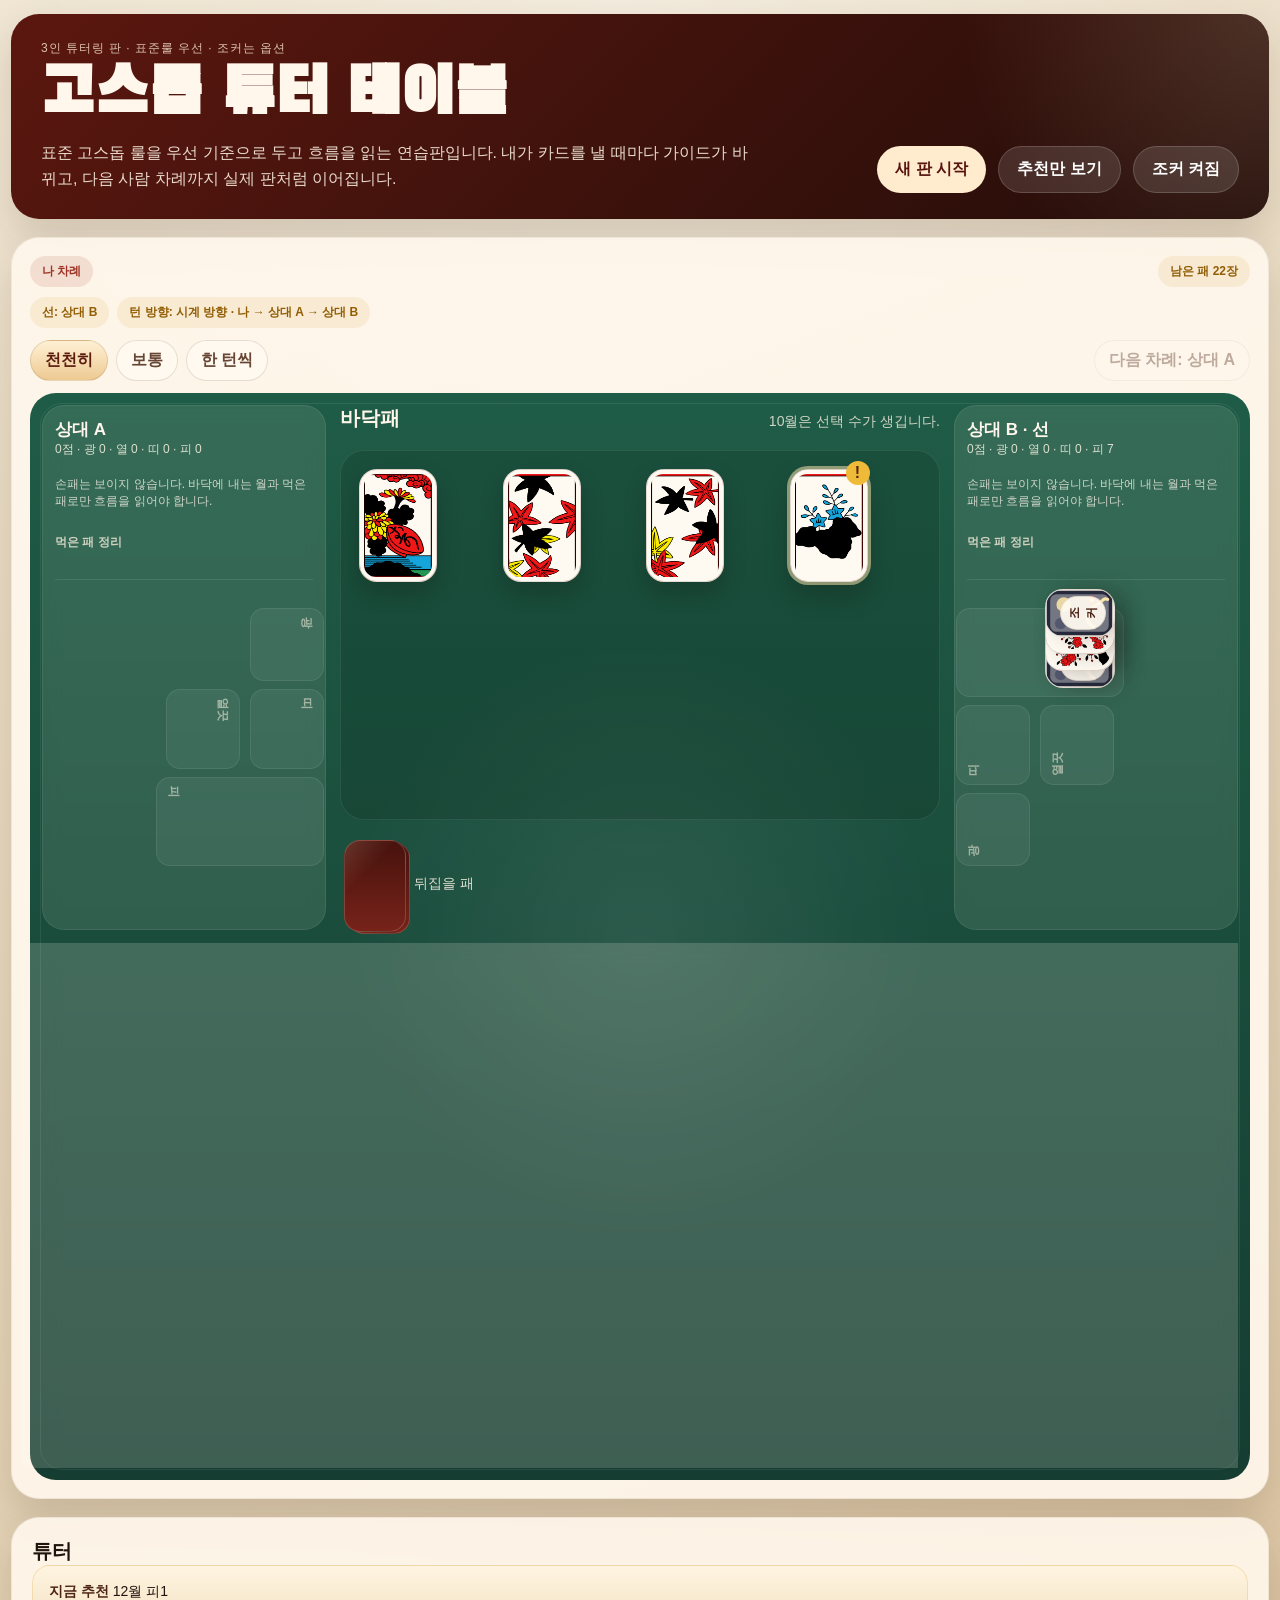
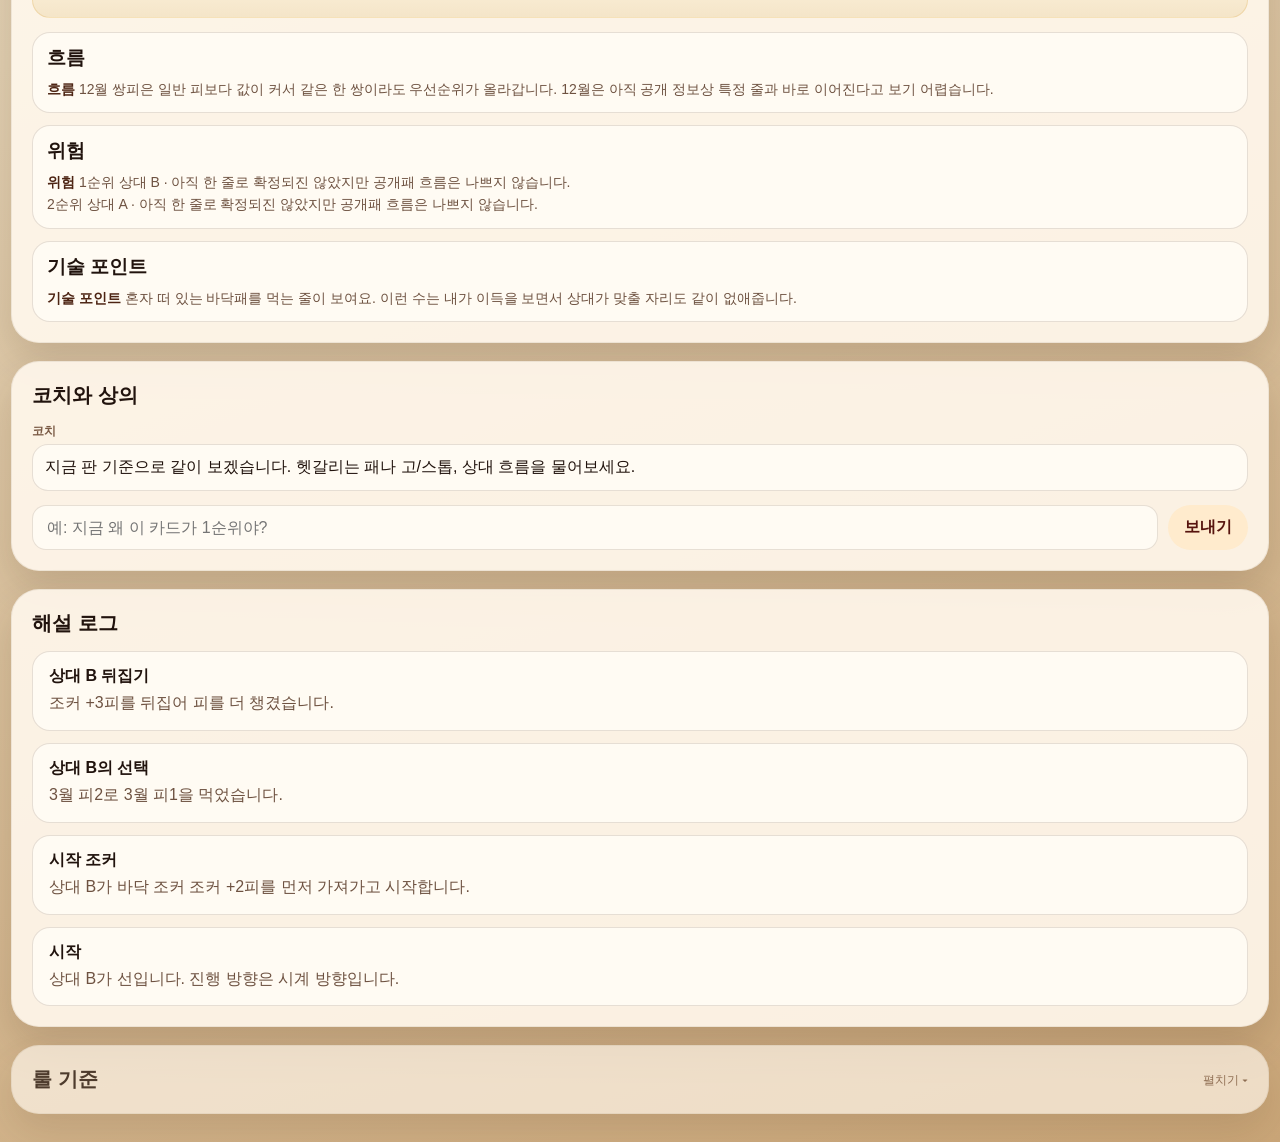
==== index.html @ 0dba549d "SEO + 애널리틱스 코드 추가" ====
<!DOCTYPE html>
<html lang="ko">
<head>
  <meta charset="UTF-8">
  <meta name="viewport" content="width=device-width, initial-scale=1.0">
  <title>고스돕 튜터 테이블 - 쉽게 배우는 고스톱</title>
  <meta name="description" content="고스톱 규칙을 쉽게 배우는 튜터링 사이트. 3인 연습판에서 실제 판처럼 카드를 내며 고스톱을 익혀보세요.">
  <meta name="keywords" content="고스톱, 고스톱 배우기, 고스톱 규칙, 화투, 고스돕 튜터">
  <meta property="og:title" content="고스돕 튜터 테이블 - 쉽게 배우는 고스톱">
  <meta property="og:description" content="고스톱 규칙을 쉽게 배우는 튜터링 사이트. 3인 연습판에서 실제 판처럼 카드를 내며 고스톱을 익혀보세요.">
  <meta property="og:type" content="website">
  <!-- Google tag (gtag.js) -->
  <script async src="https://www.googletagmanager.com/gtag/js?id=G-79SXP5F4W4"></script>
  <script>
    window.dataLayer = window.dataLayer || [];
    function gtag(){dataLayer.push(arguments);}
    gtag('js', new Date());
    gtag('config', 'G-79SXP5F4W4');
  </script>
  <link rel="preconnect" href="https://fonts.googleapis.com">
  <link rel="preconnect" href="https://fonts.gstatic.com" crossorigin>
  <link href="https://fonts.googleapis.com/css2?family=Black+Han+Sans&family=SUIT:wght@400;500;700;800&display=swap" rel="stylesheet">
  <link rel="stylesheet" href="./styles.css">
</head>
<body>
  <div class="app-shell">
    <header class="hero">
      <div>
        <p class="eyebrow">3인 튜터링 판 · 표준룰 우선 · 조커는 옵션</p>
        <h1>고스돕 튜터 테이블</h1>
        <p class="hero-copy">
          표준 고스돕 룰을 우선 기준으로 두고 흐름을 읽는 연습판입니다.
          내가 카드를 낼 때마다 가이드가 바뀌고, 다음 사람 차례까지 실제 판처럼 이어집니다.
        </p>
      </div>
      <div class="hero-actions">
        <button id="new-game-btn" class="primary">새 판 시작</button>
        <button id="advisor-toggle-btn" class="ghost">추천만 보기</button>
        <button id="joker-toggle-btn" class="ghost">조커 켜짐</button>
      </div>
    </header>
    <main class="layout">
      <section class="table-panel">
        <div class="table-topbar">
          <span id="turn-badge" class="badge">내 차례</span>
          <span id="deck-count" class="badge subtle"></span>
        </div>
        <div class="table-meta">
          <span id="dealer-badge" class="badge subtle"></span>
          <span id="direction-badge" class="badge subtle"></span>
        </div>
        <div class="pace-bar">
          <div class="pace-buttons">
            <button id="pace-slow-btn" class="pace-btn active">천천히</button>
            <button id="pace-normal-btn" class="pace-btn">보통</button>
            <button id="pace-step-btn" class="pace-btn">한 턴씩</button>
          </div>
          <button id="next-turn-btn" class="pace-btn next-btn" disabled>다음 턴 보기</button>
        </div>
        <div class="table-board">
          <aside id="left-seat" class="seat side-seat"></aside>
          <section class="field-zone">
            <div class="field-header">
              <h2>바닥패</h2>
              <p id="field-read" class="field-read"></p>
            </div>
            <div id="field-area" class="field-area"></div>
            <div class="stock-wrap">
              <div id="stock-pile" class="stock-pile" aria-hidden="true"></div>
              <p class="stock-label">뒤집을 패</p>
            </div>
          </section>
          <aside id="right-seat" class="seat side-seat"></aside>
          <section id="user-seat" class="seat user-seat"></section>
        </div>
      </section>
      <section class="sidebar">
        <section class="panel tutor-panel">
          <div class="panel-heading">
            <h2>튜터</h2>
          </div>
          <div id="tutor-summary" class="tutor-summary"></div>
          <div id="recommendation-list" class="recommendation-list"></div>
          <div class="insight-grid">
            <article>
              <h3>흐름</h3>
              <p id="flow-insight"></p>
            </article>
            <article>
              <h3>위험</h3>
              <p id="risk-insight"></p>
            </article>
            <article>
              <h3>기술 포인트</h3>
              <p id="skill-insight"></p>
            </article>
          </div>
        </section>
        <section class="panel chat-panel">
          <div class="panel-heading">
            <h2>코치와 상의</h2>
          </div>
          <div id="chat-log" class="chat-log"></div>
          <form id="chat-form" class="chat-form">
            <input id="chat-input" class="chat-input" type="text" placeholder="예: 지금 왜 이 카드가 1순위야?" />
            <button class="primary chat-send" type="submit">보내기</button>
          </form>
        </section>
        <section class="panel log-panel">
          <div class="panel-heading">
            <h2>해설 로그</h2>
          </div>
          <div id="event-log" class="event-log"></div>
        </section>
        <details class="panel rules-panel compact-rules">
          <summary class="panel-heading compact-rules-summary">
            <h2>룰 기준</h2>
          </summary>
          <div id="rules-summary" class="rules-summary"></div>
        </details>
      </section>
    </main>
  </div>
  <script src="./script.js"></script>
</body>
</html>
---- styles.css ----
:root {
  --bg: #e9d8ba;
  --ink: #21130d;
  --muted: #6e5241;
  --panel: rgba(255, 248, 237, 0.9);
  --line: rgba(79, 45, 23, 0.14);
  --hero: #5b170f;
  --hero-2: #230d09;
  --gold: #d69b2a;
  --green: #2f6d47;
  --felt: #1f5c47;
  --felt-2: #153d31;
  --shadow: 0 18px 40px rgba(56, 28, 11, 0.16);
}

* {
  box-sizing: border-box;
}

body {
  margin: 0;
  min-height: 100vh;
  font-family: "SUIT", sans-serif;
  color: var(--ink);
  background:
    radial-gradient(circle at top, rgba(255, 255, 255, 0.35), transparent 28%),
    linear-gradient(160deg, #efe4d0 0%, #e2d0b2 52%, #caa678 100%);
}

button {
  font: inherit;
  cursor: pointer;
}

.app-shell {
  width: min(1500px, calc(100vw - 22px));
  margin: 14px auto 28px;
}

.hero {
  display: flex;
  justify-content: space-between;
  gap: 24px;
  align-items: flex-end;
  padding: 26px 30px;
  border-radius: 28px;
  background:
    radial-gradient(circle at top right, rgba(255, 230, 187, 0.16), transparent 24%),
    linear-gradient(135deg, var(--hero), var(--hero-2));
  color: #fff6ec;
  box-shadow: var(--shadow);
}

.eyebrow {
  margin: 0 0 8px;
  color: rgba(255, 239, 214, 0.8);
  font-size: 12px;
  letter-spacing: 0.08em;
  text-transform: uppercase;
}

.hero h1 {
  margin: 0;
  font-family: "Black Han Sans", sans-serif;
  font-size: clamp(38px, 5vw, 64px);
  line-height: 0.95;
}

.hero-copy {
  max-width: 720px;
  margin: 14px 0 0;
  line-height: 1.65;
  color: rgba(255, 245, 230, 0.88);
}

.hero-actions {
  display: flex;
  gap: 12px;
  flex-wrap: wrap;
}

.primary,
.ghost,
.play-card-btn,
.match-choice-btn {
  border: 0;
  border-radius: 999px;
  padding: 12px 18px;
  font-weight: 800;
  transition: transform 160ms ease, opacity 160ms ease;
}

.primary {
  background: #ffebcd;
  color: #57140e;
}

.ghost {
  background: rgba(255, 255, 255, 0.12);
  color: #fff;
  border: 1px solid rgba(255, 255, 255, 0.16);
}

.primary:hover,
.ghost:hover,
.play-card-btn:hover,
.match-choice-btn:hover {
  transform: translateY(-2px);
}

.layout {
  display: grid;
  grid-template-columns: minmax(0, 1.95fr) 320px;
  gap: 18px;
  margin-top: 18px;
}

.table-panel,
.panel {
  background: var(--panel);
  border: 1px solid rgba(85, 49, 25, 0.08);
  border-radius: 28px;
  box-shadow: var(--shadow);
}

.table-panel {
  padding: 18px;
}

.table-topbar,
.panel-heading {
  display: flex;
  align-items: center;
  justify-content: space-between;
  gap: 12px;
}

.pace-bar {
  display: flex;
  align-items: center;
  justify-content: space-between;
  gap: 12px;
  margin-top: 12px;
}

.table-meta {
  display: flex;
  gap: 8px;
  flex-wrap: wrap;
  margin-top: 10px;
}

.pace-buttons {
  display: flex;
  gap: 8px;
  flex-wrap: wrap;
}

.pace-btn {
  border: 1px solid rgba(85, 49, 25, 0.14);
  background: rgba(255, 249, 239, 0.92);
  color: #684635;
  border-radius: 999px;
  padding: 9px 14px;
  font-weight: 800;
}

.pace-btn.active {
  background: linear-gradient(180deg, #fff0d4, #edca92);
  color: #5c1d10;
}

.pace-btn:disabled {
  opacity: 0.42;
  cursor: not-allowed;
}

.panel {
  padding: 20px;
}

.panel-heading h2,
.field-header h2 {
  margin: 0;
  font-size: 20px;
}

.badge {
  display: inline-flex;
  align-items: center;
  padding: 7px 12px;
  border-radius: 999px;
  background: rgba(163, 54, 39, 0.12);
  color: #9f3426;
  font-size: 12px;
  font-weight: 800;
}

.badge.subtle {
  background: rgba(214, 155, 42, 0.12);
  color: #915e05;
}

.table-board {
  position: relative;
  display: grid;
  grid-template-columns: 284px minmax(0, 1fr) 284px;
  grid-template-rows: minmax(450px, 1fr) auto;
  gap: 14px;
  margin-top: 12px;
  padding: 12px;
  border-radius: 26px;
  background:
    radial-gradient(circle at center, rgba(255, 255, 255, 0.08), transparent 36%),
    linear-gradient(180deg, var(--felt), var(--felt-2));
  overflow: visible;
}

.table-board::before {
  content: "";
  position: absolute;
  inset: 10px;
  border-radius: 22px;
  border: 1px solid rgba(255, 255, 255, 0.08);
  pointer-events: none;
}

.seat {
  position: relative;
  z-index: 1;
  border-radius: 22px;
  background: rgba(255, 248, 236, 0.1);
  border: 1px solid rgba(255, 255, 255, 0.08);
  padding: 12px;
  backdrop-filter: blur(8px);
}

.side-seat {
  display: flex;
  flex-direction: column;
  min-height: 0;
  overflow: visible;
  gap: 8px;
}

.user-seat {
  grid-column: 1 / -1;
  background: rgba(255, 248, 236, 0.12);
}

.field-zone {
  position: relative;
  z-index: 1;
  display: flex;
  flex-direction: column;
  gap: 18px;
  min-width: 0;
}

.field-header {
  display: flex;
  align-items: flex-end;
  justify-content: space-between;
  gap: 14px;
  color: #fff6ea;
}

.field-read {
  margin: 0;
  max-width: 300px;
  color: rgba(255, 247, 233, 0.78);
  font-size: 14px;
  line-height: 1.5;
  text-align: right;
}

.field-area {
  display: grid;
  grid-template-columns: repeat(4, minmax(76px, 1fr));
  gap: 12px;
  min-height: 370px;
  padding: 18px;
  border-radius: 24px;
  background: rgba(11, 34, 27, 0.18);
  border: 1px solid rgba(255, 255, 255, 0.08);
}

.stock-wrap {
  display: flex;
  align-items: center;
  gap: 12px;
  color: rgba(255, 248, 236, 0.84);
}

.stock-pile {
  position: relative;
  width: 62px;
  height: 92px;
}

.stock-pile::before,
.stock-pile::after,
.stock-pile span {
  content: "";
  position: absolute;
  inset: 0;
  border-radius: 16px;
  background:
    linear-gradient(135deg, rgba(255, 234, 196, 0.16), transparent 35%),
    linear-gradient(180deg, #47120d, #77231a);
  border: 1px solid rgba(255, 237, 216, 0.18);
}

.stock-pile::before {
  transform: translate(8px, 4px);
}

.stock-pile::after {
  transform: translate(4px, 2px);
}

.stock-label {
  margin: 0;
  font-size: 14px;
}

.seat-header {
  display: flex;
  justify-content: space-between;
  align-items: center;
  gap: 12px;
  margin-bottom: 10px;
  color: #fff7ed;
}

.seat.side-seat .seat-header,
.seat.user-seat .seat-header {
  color: #fff7ed;
}

.seat-name {
  font-size: 17px;
  font-weight: 800;
}

.seat-score {
  font-size: 12px;
  color: rgba(255, 245, 232, 0.84);
}

.seat.active {
  box-shadow: inset 0 0 0 1px rgba(255, 224, 173, 0.35);
  background: rgba(255, 249, 237, 0.18);
}

.seat-comment {
  margin: 0 0 6px;
  color: rgba(255, 247, 237, 0.76);
  font-size: 12px;
  line-height: 1.45;
}

.opponent-hand,
.captured-strip,
.user-hand {
  display: flex;
  flex-wrap: wrap;
  gap: 10px;
}

.opponent-hand {
  display: block;
}

.hidden-hand-summary {
  display: grid;
  gap: 6px;
  padding: 8px 10px;
  border-radius: 16px;
  background: rgba(255, 255, 255, 0.08);
  border: 1px solid rgba(255, 255, 255, 0.08);
}

.hidden-hand-count {
  color: rgba(255, 245, 232, 0.72);
  font-size: 11px;
  font-weight: 700;
}

.hidden-hand-chips {
  display: flex;
  flex-wrap: wrap;
  gap: 5px;
}

.hand-count-chip {
  width: 8px;
  height: 8px;
  border-radius: 50%;
  background: rgba(255, 235, 199, 0.9);
  box-shadow: 0 0 0 2px rgba(72, 39, 20, 0.18);
}

.left-seat .opponent-hand .card-shell:nth-child(odd) {
  transform: rotate(90deg);
}

.left-seat .opponent-hand .card-shell:nth-child(even) {
  transform: rotate(90deg);
}

.right-seat .opponent-hand .card-shell:nth-child(odd) {
  transform: rotate(-90deg);
}

.right-seat .opponent-hand .card-shell:nth-child(even) {
  transform: rotate(-90deg);
}

.left-seat .opponent-hand,
.right-seat .opponent-hand {
  gap: 16px;
  padding: 12px 0;
}

.captured-strip {
  margin-top: 12px;
  padding-top: 12px;
  border-top: 1px solid rgba(255, 255, 255, 0.1);
}

.captured-strip.organized {
  padding-top: 14px;
  overflow: visible;
}

.captured-layout {
  display: grid;
  grid-template-columns: minmax(0, 0.9fr) minmax(0, 1fr) minmax(0, 1.1fr);
  gap: 8px;
  align-items: start;
  width: 100%;
}

.captured-bright,
.captured-ribbon,
.captured-animal,
.captured-junk {
  min-height: 74px;
  padding: 8px;
  border-radius: 14px;
  background: rgba(255, 255, 255, 0.06);
  border: 1px solid rgba(255, 255, 255, 0.08);
  min-width: 0;
  overflow: visible;
}

.captured-middle {
  display: grid;
  gap: 10px;
}

.captured-bright,
.captured-ribbon,
.captured-animal,
.captured-junk-row {
  display: flex;
  flex-wrap: nowrap;
  gap: 0;
  align-items: flex-start;
}

.captured-junk {
  display: flex;
  flex-direction: column-reverse;
  gap: 8px;
  justify-content: flex-start;
  min-height: 168px;
}

.captured-junk-row .card-shell.small,
.captured-bright .card-shell.small,
.captured-ribbon .card-shell.small,
.captured-animal .card-shell.small {
  width: 48px;
}

.captured-bright .card-shell.small + .card-shell.small,
.captured-ribbon .card-shell.small + .card-shell.small,
.captured-animal .card-shell.small + .card-shell.small,
.captured-junk-row .card-shell.small + .card-shell.small {
  margin-left: -31px;
}

.captured-bright .card-shell.small,
.captured-ribbon .card-shell.small,
.captured-animal .card-shell.small,
.captured-junk-row .card-shell.small {
  flex: 0 0 auto;
}

.captured-empty {
  color: rgba(255, 244, 226, 0.54);
  font-size: 12px;
  font-weight: 700;
}

.captured-strip .card-shell {
  margin-right: 0;
}

.seat-group-label {
  margin: 10px 0 8px;
  color: rgba(255, 241, 223, 0.76);
  font-size: 12px;
  font-weight: 700;
}

.user-meta {
  display: flex;
  justify-content: space-between;
  gap: 12px;
  align-items: flex-end;
  margin-bottom: 12px;
  color: #fff7ed;
}

.user-help {
  margin: 0;
  color: rgba(255, 244, 226, 0.8);
  font-size: 14px;
}

.user-hand {
  align-items: flex-start;
}

.hand-card {
  display: flex;
  flex-direction: column;
  align-items: center;
  gap: 8px;
}

.play-card-btn {
  min-width: 90px;
  padding: 8px 12px;
  background: linear-gradient(180deg, #fff1da, #ecc894);
  color: #5d1c12;
  box-shadow: 0 8px 20px rgba(44, 20, 8, 0.18);
}

.play-card-btn.secondary {
  background: linear-gradient(180deg, #f7efe3, #d8c7b0);
  color: #614a38;
}

.play-card-btn:disabled {
  opacity: 0.46;
  transform: none;
  cursor: not-allowed;
}

.card-shell {
  position: relative;
  width: 78px;
  flex: 0 0 auto;
}

.card-shell.small {
  width: 64px;
}

.card-visual {
  position: relative;
  border-radius: 18px;
  overflow: hidden;
  box-shadow: 0 10px 22px rgba(19, 10, 5, 0.22);
  aspect-ratio: 88 / 128;
  background: linear-gradient(180deg, #fffdfa, #f3ebdf);
  border: 1px solid rgba(88, 57, 33, 0.16);
}

.card-visual svg {
  display: block;
  width: 100%;
  height: auto;
}

.card-sprite,
.card-back {
  width: 100%;
  height: 100%;
  background-repeat: no-repeat;
  background-color: #fffaf1;
}

.card-sprite {
  background-origin: border-box;
  image-rendering: auto;
  border-radius: 16px;
  box-shadow: inset 0 0 0 4px #fffaf1;
}

.card-back {
  position: absolute;
  inset: 0;
  border: 5px solid #2f3347;
  border-radius: 18px;
  background:
    radial-gradient(circle at 72% 22%, #f3d98f 0 12%, transparent 13%),
    linear-gradient(180deg, #505671, #32374b);
}

.back-dot,
.back-moon,
.back-stem,
.back-flower {
  position: absolute;
}

.back-dot {
  width: 22%;
  height: 15%;
  left: 10%;
  top: 10%;
  border-radius: 50%;
  background: rgba(82, 90, 131, 0.92);
}

.back-moon {
  width: 28%;
  height: 20%;
  right: 11%;
  top: 12%;
  border-radius: 50%;
  background: #f3dd9a;
}

.back-stem {
  width: 52%;
  height: 8%;
  left: 18%;
  bottom: 26%;
  border-radius: 999px;
  background: #f1d78f;
  transform: rotate(-36deg);
}

.back-stem::after {
  content: "";
  position: absolute;
  inset: 0;
  border-radius: inherit;
  transform: translate(4px, 8px) rotate(18deg);
  background: #f1d78f;
}

.back-flower {
  width: 18%;
  height: 18%;
  right: 10%;
  bottom: 20%;
  border-radius: 50%;
  background: #db5a48;
}

.back-flower::before {
  content: "";
  position: absolute;
  inset: 28%;
  border-radius: 50%;
  background: #ffe9bb;
}

.card-shell.playable {
  transition: transform 160ms ease;
}

.card-shell.playable:hover {
  transform: translateY(-8px);
}

.card-shell.recommended .card-visual {
  box-shadow: 0 0 0 3px rgba(255, 232, 173, 0.52), 0 12px 26px rgba(15, 8, 4, 0.26);
}

.card-shell[data-tooltip]::before {
  content: attr(data-tooltip);
  position: absolute;
  left: 50%;
  bottom: calc(100% + 10px);
  transform: translateX(-50%);
  min-width: max-content;
  max-width: 220px;
  padding: 8px 10px;
  border-radius: 12px;
  background: rgba(26, 17, 11, 0.92);
  color: #fff2dd;
  font-size: 12px;
  line-height: 1.45;
  opacity: 0;
  pointer-events: none;
  transition: opacity 140ms ease;
  z-index: 20;
  text-align: center;
}

.card-shell[data-tooltip]:hover::before {
  opacity: 1;
}

.card-shell.hidden {
  width: 56px;
}

.card-shell.hidden .card-visual {
  box-shadow: 0 8px 18px rgba(8, 7, 10, 0.26);
}

.card-label-overlay {
  position: absolute;
  left: 50%;
  bottom: 8px;
  transform: translateX(-50%);
  padding: 5px 10px;
  border-radius: 999px;
  background: rgba(255, 250, 240, 0.94);
  color: #482012;
  font-size: 12px;
  font-weight: 900;
  letter-spacing: -0.02em;
  border: 1px solid rgba(88, 57, 33, 0.14);
}

.field-area .card-shell.recommended::after {
  content: "!";
  position: absolute;
  top: -8px;
  right: -2px;
  width: 24px;
  height: 24px;
  border-radius: 50%;
  background: #f0ba39;
  color: #54230b;
  font-weight: 900;
  display: grid;
  place-items: center;
}

.sidebar {
  display: grid;
  gap: 18px;
}

.tutor-summary {
  padding: 14px 16px;
  border-radius: 18px;
  background: linear-gradient(180deg, rgba(255, 244, 224, 0.96), rgba(244, 228, 199, 0.96));
  border: 1px solid rgba(214, 155, 42, 0.22);
  line-height: 1.65;
}

.recommendation-list,
.insight-grid,
.event-log {
  display: grid;
  gap: 12px;
  margin-top: 14px;
}

.recommendation-card,
.insight-grid article,
.log-entry {
  border-radius: 18px;
  padding: 14px 16px;
  border: 1px solid var(--line);
  background: rgba(255, 251, 244, 0.94);
}

.recommendation-card.top {
  background: linear-gradient(180deg, rgba(237, 249, 241, 0.96), rgba(248, 255, 250, 0.96));
  border-color: rgba(47, 109, 71, 0.24);
}

.recommendation-card h3,
.insight-grid h3 {
  margin: 0 0 8px;
}

.recommendation-card p,
.insight-grid p,
.log-entry div {
  margin: 0;
  color: var(--muted);
  line-height: 1.55;
}

.log-entry strong {
  display: block;
  margin-bottom: 4px;
}

.event-log {
  max-height: 380px;
  overflow: auto;
}

.match-modal {
  position: fixed;
  inset: 0;
  background: rgba(24, 13, 8, 0.56);
  display: flex;
  align-items: center;
  justify-content: center;
  padding: 20px;
  z-index: 9999;
  isolation: isolate;
}

.match-dialog {
  width: min(760px, 100%);
  max-height: min(88vh, 760px);
  overflow: auto;
  border-radius: 28px;
  background: #fff8ed;
  padding: 22px;
  box-shadow: 0 24px 60px rgba(0, 0, 0, 0.24);
  position: relative;
  z-index: 1;
}

.match-dialog h2 {
  margin: 0 0 10px;
}

.match-dialog p {
  margin: 0;
  line-height: 1.6;
}

.choice-row {
  display: grid;
  grid-template-columns: repeat(auto-fit, minmax(150px, 1fr));
  gap: 12px;
  margin-top: 16px;
}

.match-choice-btn {
  display: flex;
  flex-direction: column;
  align-items: center;
  gap: 10px;
  min-height: 190px;
  padding: 14px 12px;
  background: linear-gradient(180deg, #fff0d2, #ebc98e);
  color: #5c1d10;
  text-align: center;
  line-height: 1.35;
  position: relative;
  z-index: 1;
}

.match-choice-btn .card-shell.small {
  width: 76px;
}

.match-choice-btn .card-shell.small + .card-shell.small {
  margin-left: 0;
}

@media (max-width: 1280px) {
  .layout {
    grid-template-columns: 1fr;
  }
}

@media (max-width: 1040px) {
  .table-board {
    grid-template-columns: 1fr;
    grid-template-rows: auto auto auto auto;
  }

  .user-seat {
    grid-column: auto;
  }

  .field-area {
    grid-template-columns: repeat(3, minmax(84px, 1fr));
  }

  .side-seat {
    min-height: auto;
  }

  .captured-layout {
    grid-template-columns: 1fr;
  }
}

@media (max-width: 720px) {
  .app-shell {
    width: min(100vw - 14px, 100%);
    margin: 8px auto 20px;
  }

  .hero {
    flex-direction: column;
    align-items: flex-start;
    padding: 22px;
  }

  .table-panel,
  .panel {
    border-radius: 24px;
  }

  .table-board {
    padding: 12px;
  }

  .field-area {
    grid-template-columns: repeat(2, minmax(84px, 1fr));
  }

  .card-shell {
    width: 78px;
  }

  .card-shell.small {
    width: 66px;
  }
}


.rules-summary {
  display: grid;
  gap: 14px;
}

.rules-block {
  display: grid;
  gap: 8px;
  padding: 14px 16px;
  border-radius: 18px;
  border: 1px solid var(--line);
  background: rgba(255, 251, 244, 0.94);
}

.rules-block h3 {
  margin: 0;
  font-size: 15px;
}

.rules-tags {
  display: flex;
  flex-wrap: wrap;
  gap: 8px;
}

.rules-tag {
  display: inline-flex;
  align-items: center;
  padding: 6px 10px;
  border-radius: 999px;
  font-size: 12px;
  font-weight: 800;
}

.rules-tag.basic {
  background: rgba(47, 109, 71, 0.12);
  color: #245239;
}

.rules-tag.option-off {
  background: rgba(117, 96, 70, 0.12);
  color: #6a5340;
}

.rules-tag.option-on {
  background: rgba(214, 155, 42, 0.14);
  color: #805400;
}

.rules-note {
  margin: 0;
  color: var(--muted);
  line-height: 1.55;
  font-size: 12px;
}


.choice-helper {
  display: block;
  margin-top: 6px;
  color: rgba(88, 51, 24, 0.82);
  font-size: 12px;
  line-height: 1.45;
  font-weight: 600;
}

.choice-badge {
  display: inline-flex;
  align-items: center;
  justify-content: center;
  margin-top: 8px;
  padding: 5px 10px;
  border-radius: 999px;
  background: rgba(214, 155, 42, 0.16);
  color: #8a5200;
  font-size: 12px;
  font-weight: 900;
}

.recommended-choice {
  box-shadow: 0 0 0 2px rgba(214, 155, 42, 0.34);
}

.left-seat .hidden-hand-summary {
  transform: rotate(90deg);
  transform-origin: center;
  margin: 22px 0 34px;
}

.right-seat .hidden-hand-summary {
  transform: rotate(-90deg);
  transform-origin: center;
  margin: 22px 0 34px;
}

.left-seat .captured-strip .card-shell.small {
  transform: rotate(90deg);
  transform-origin: center;
}

.right-seat .captured-strip .card-shell.small {
  transform: rotate(-90deg);
  transform-origin: center;
}

.left-seat .captured-bright,
.left-seat .captured-ribbon,
.left-seat .captured-animal,
.left-seat .captured-junk,
.right-seat .captured-bright,
.right-seat .captured-ribbon,
.right-seat .captured-animal,
.right-seat .captured-junk {
  min-height: 92px;
}

.field-zone {
  z-index: 2;
}


.shake-btn {
  margin-top: 2px;
}

.shake-hint {
  max-width: 108px;
  font-size: 12px;
  line-height: 1.4;
  color: rgba(255, 244, 226, 0.82);
  text-align: center;
}


.hand-card-select {
  padding: 0;
  border: 0;
  background: transparent;
}

.hand-card-select:disabled {
  cursor: not-allowed;
}

.hand-card-select .card-shell {
  pointer-events: none;
}

.hand-rank {
  margin-top: 6px;
  padding: 6px 10px;
  border-radius: 999px;
  background: rgba(255, 244, 224, 0.94);
  color: #734920;
  font-size: 12px;
  font-weight: 800;
  box-shadow: 0 6px 14px rgba(32, 16, 8, 0.14);
}


.go-stop-grid {
  display: grid;
  grid-template-columns: repeat(2, minmax(0, 1fr));
  gap: 14px;
  margin-top: 14px;
}

.go-stop-option {
  display: grid;
  gap: 8px;
  padding: 12px;
  border-radius: 18px;
  background: rgba(255, 250, 242, 0.94);
  border: 1px solid rgba(88, 57, 33, 0.12);
}

.go-stop-option h3 {
  margin: 0;
  font-size: 16px;
  color: #5f2a12;
}


.opponent-captured-strip {
  overflow: visible;
  min-height: 290px;
  display: flex;
  align-items: center;
  justify-content: center;
}

.public-zone {
  width: 100%;
}

.public-zone.left-public,
.public-zone.right-public {
  width: 360px;
  min-height: 280px;
  transform-origin: center;
}

.public-zone.left-public {
  transform: rotate(90deg);
}

.public-zone.right-public {
  transform: rotate(-90deg);
}

.left-seat .opponent-captured-strip .captured-layout,
.right-seat .opponent-captured-strip .captured-layout {
  min-width: 400px;
  grid-template-columns: minmax(0, 0.68fr) minmax(0, 1.15fr) minmax(0, 1.55fr);
}

.left-seat .opponent-captured-strip .captured-bright,
.left-seat .opponent-captured-strip .captured-ribbon,
.left-seat .opponent-captured-strip .captured-animal,
.left-seat .opponent-captured-strip .captured-junk,
.right-seat .opponent-captured-strip .captured-bright,
.right-seat .opponent-captured-strip .captured-ribbon,
.right-seat .opponent-captured-strip .captured-animal,
.right-seat .opponent-captured-strip .captured-junk {
  min-height: 88px;
}

.left-seat .opponent-captured-strip .captured-bright {
  transform: translateY(-44px);
}

.right-seat .opponent-captured-strip .captured-bright {
  transform: translateY(44px);
}

.left-seat .opponent-captured-strip .captured-ribbon,
.left-seat .opponent-captured-strip .captured-animal,
.right-seat .opponent-captured-strip .captured-ribbon,
.right-seat .opponent-captured-strip .captured-animal {
  min-width: 124px;
}

.left-seat .opponent-captured-strip .captured-junk,
.right-seat .opponent-captured-strip .captured-junk {
  min-width: 170px;
  min-height: 170px;
}


.recommendation-card.compact {
  border-style: dashed;
  background: rgba(255, 251, 244, 0.9);
}

.hand-rank {
  cursor: help;
}


.hand-count-badge {
  opacity: 0.72;
  font-size: 11px;
  padding: 5px 9px;
}


.match-close-btn {
  position: absolute;
  top: 14px;
  right: 14px;
  width: 38px;
  height: 38px;
  border: 0;
  border-radius: 999px;
  background: rgba(92, 29, 16, 0.08);
  color: #5c1d10;
  font-size: 22px;
  font-weight: 800;
  line-height: 1;
}

.match-close-btn:hover {
  background: rgba(92, 29, 16, 0.16);
}


.opponent-hand,
.hidden-hand-summary,
.opponent-captured-strip,
.public-zone.left-public,
.public-zone.right-public,
.side-seat,
.side-seat * {
  pointer-events: none;
}

.user-seat {
  position: relative;
  z-index: 10;
}

.user-seat *,
.hero-actions button,
.pace-bar button,
.hand-card-select,
.play-card-btn,
.match-choice-btn,
.match-close-btn {
  pointer-events: auto;
}

.field-zone {
  position: relative;
  z-index: 1;
}

.table-panel,
.sidebar {
  position: relative;
  z-index: 5;
}


.hand-card-select.is-locked,
.play-card-btn.is-locked {
  opacity: 0.5;
}


.match-modal:empty {
  display: none;
}

.opponent-hand.is-hidden {
  display: none;
}

.opponent-captured-strip {
  display: flex;
  align-items: center;
  justify-content: center;
  min-height: 300px;
  overflow: visible;
}

.side-seat .captured-bright,
.side-seat .captured-ribbon,
.side-seat .captured-animal,
.side-seat .captured-junk {
  overflow: visible;
}

.side-seat .card-shell.small {
  width: 48px;
}

.user-seat {
  padding: 12px;
}

.user-seat .card-shell {
  width: 74px;
}

.user-seat .play-card-btn {
  min-width: 74px;
  padding: 7px 10px;
}

.user-seat .seat-comment,
.user-seat .user-help {
  font-size: 12px;
}

@keyframes fieldDropFromBottom {
  0% { transform: translateY(46px) scale(0.92); opacity: 0.2; }
  70% { transform: translateY(-4px) scale(1.02); opacity: 1; }
  100% { transform: translateY(0) scale(1); opacity: 1; }
}

@keyframes fieldDropFromLeft {
  0% { transform: translateX(-42px) scale(0.92); opacity: 0.2; }
  70% { transform: translateX(4px) scale(1.02); opacity: 1; }
  100% { transform: translateX(0) scale(1); opacity: 1; }
}

@keyframes fieldDropFromRight {
  0% { transform: translateX(42px) scale(0.92); opacity: 0.2; }
  70% { transform: translateX(-4px) scale(1.02); opacity: 1; }
  100% { transform: translateX(0) scale(1); opacity: 1; }
}

@keyframes capturePop {
  0% { transform: translateY(10px) scale(0.88); opacity: 0.35; filter: brightness(1.18); }
  60% { transform: translateY(-4px) scale(1.08); opacity: 1; filter: brightness(1.1); }
  100% { transform: translateY(0) scale(1); opacity: 1; filter: none; }
}

@keyframes captureStackFromBottom {
  0% { transform: translate(18px, 18px) rotate(2deg) scale(0.9); opacity: 0.3; }
  55% { transform: translate(-4px, -10px) rotate(-1deg) scale(1.04); opacity: 1; }
  100% { transform: translate(0, -8px) rotate(0deg) scale(1); opacity: 1; }
}

@keyframes captureStackFromLeft {
  0% { transform: translate(-20px, 8px) rotate(-2deg) scale(0.9); opacity: 0.3; }
  55% { transform: translate(4px, -10px) rotate(1deg) scale(1.04); opacity: 1; }
  100% { transform: translate(0, -8px) rotate(0deg) scale(1); opacity: 1; }
}

@keyframes captureStackFromRight {
  0% { transform: translate(20px, 8px) rotate(2deg) scale(0.9); opacity: 0.3; }
  55% { transform: translate(-4px, -10px) rotate(-1deg) scale(1.04); opacity: 1; }
  100% { transform: translate(0, -8px) rotate(0deg) scale(1); opacity: 1; }
}

@keyframes stockPulse {
  0% { transform: translateY(0) scale(1); box-shadow: 0 0 0 rgba(255, 225, 170, 0); }
  50% { transform: translateY(-3px) scale(1.03); box-shadow: 0 0 0 10px rgba(255, 225, 170, 0.08); }
  100% { transform: translateY(0) scale(1); box-shadow: 0 0 0 rgba(255, 225, 170, 0); }
}

.card-shell.motion-field-drop {
  transform-origin: center;
}

.card-shell.motion-field-drop.motion-seat-0 {
  animation: fieldDropFromBottom 420ms cubic-bezier(0.22, 1, 0.36, 1);
}

.card-shell.motion-field-drop.motion-seat-1 {
  animation: fieldDropFromLeft 420ms cubic-bezier(0.22, 1, 0.36, 1);
}

.card-shell.motion-field-drop.motion-seat-2 {
  animation: fieldDropFromRight 420ms cubic-bezier(0.22, 1, 0.36, 1);
}

.card-shell.motion-capture-pop {
  animation: capturePop 460ms cubic-bezier(0.22, 1, 0.36, 1);
}

.stock-pile.is-drawing {
  animation: stockPulse 420ms ease-out;
}


.insight-grid p,
.tutor-summary {
  font-size: 14px;
}

.insight-grid article {
  padding: 12px 14px;
}

.insight-grid strong,
.tutor-summary strong {
  color: #4d2413;
}

.sidebar {
  align-content: start;
}

.log-panel {
  order: 2;
}

.compact-rules {
  order: 3;
  opacity: 0.74;
}

.compact-rules[open] {
  opacity: 1;
}

.compact-rules-summary {
  cursor: pointer;
  list-style: none;
}

.compact-rules-summary::-webkit-details-marker {
  display: none;
}

.compact-rules .rules-summary {
  margin-top: 12px;
}

.compact-rules:not([open]) .rules-summary {
  display: none;
}


.motion-capture-pop {
  position: relative;
}

.motion-capture-pop + .motion-capture-pop {
  margin-left: -30px !important;
  top: -8px;
  z-index: 2;
}

.motion-capture-pop.motion-seat-0 + .motion-capture-pop.motion-seat-0 {
  animation: captureStackFromBottom 520ms cubic-bezier(0.22, 1, 0.36, 1);
}

.motion-capture-pop.motion-seat-1 + .motion-capture-pop.motion-seat-1 {
  animation: captureStackFromLeft 520ms cubic-bezier(0.22, 1, 0.36, 1);
}

.motion-capture-pop.motion-seat-2 + .motion-capture-pop.motion-seat-2 {
  animation: captureStackFromRight 520ms cubic-bezier(0.22, 1, 0.36, 1);
}


.scoreboard-lines {
  display: grid;
  gap: 8px;
  margin-top: 8px;
}

.score-line {
  line-height: 1.5;
}

.score-line span {
  color: var(--muted);
  font-size: 12px;
}

.chat-panel {
  order: 2;
}

.chat-log {
  display: grid;
  gap: 10px;
  max-height: 280px;
  overflow: auto;
  margin-top: 14px;
}

.chat-message {
  display: grid;
  gap: 4px;
}

.chat-message.user {
  justify-items: end;
}

.chat-role {
  font-size: 12px;
  font-weight: 800;
  color: #7a5a45;
}

.chat-bubble {
  max-width: 100%;
  padding: 10px 12px;
  border-radius: 16px;
  background: rgba(255, 251, 244, 0.94);
  border: 1px solid var(--line);
  line-height: 1.55;
}

.chat-message.user .chat-bubble {
  background: linear-gradient(180deg, #fff0d4, #f0d6aa);
  color: #5c1d10;
}

.chat-form {
  display: grid;
  grid-template-columns: minmax(0, 1fr) auto;
  gap: 10px;
  margin-top: 14px;
}

.chat-input {
  width: 100%;
  border-radius: 14px;
  border: 1px solid rgba(85, 49, 25, 0.14);
  padding: 12px 14px;
  font: inherit;
  background: rgba(255, 251, 244, 0.94);
}

.chat-send {
  padding-inline: 16px;
}

.log-panel {
  order: 3;
}

.compact-rules {
  order: 4;
}

.compact-rules-summary {
  position: relative;
  padding-right: 56px;
}

.compact-rules-summary::after {
  content: "펼치기 ▾";
  position: absolute;
  right: 0;
  top: 50%;
  transform: translateY(-50%);
  font-size: 12px;
  color: #7a5a45;
}

.compact-rules[open] .compact-rules-summary::after {
  content: "접기 ▴";
}
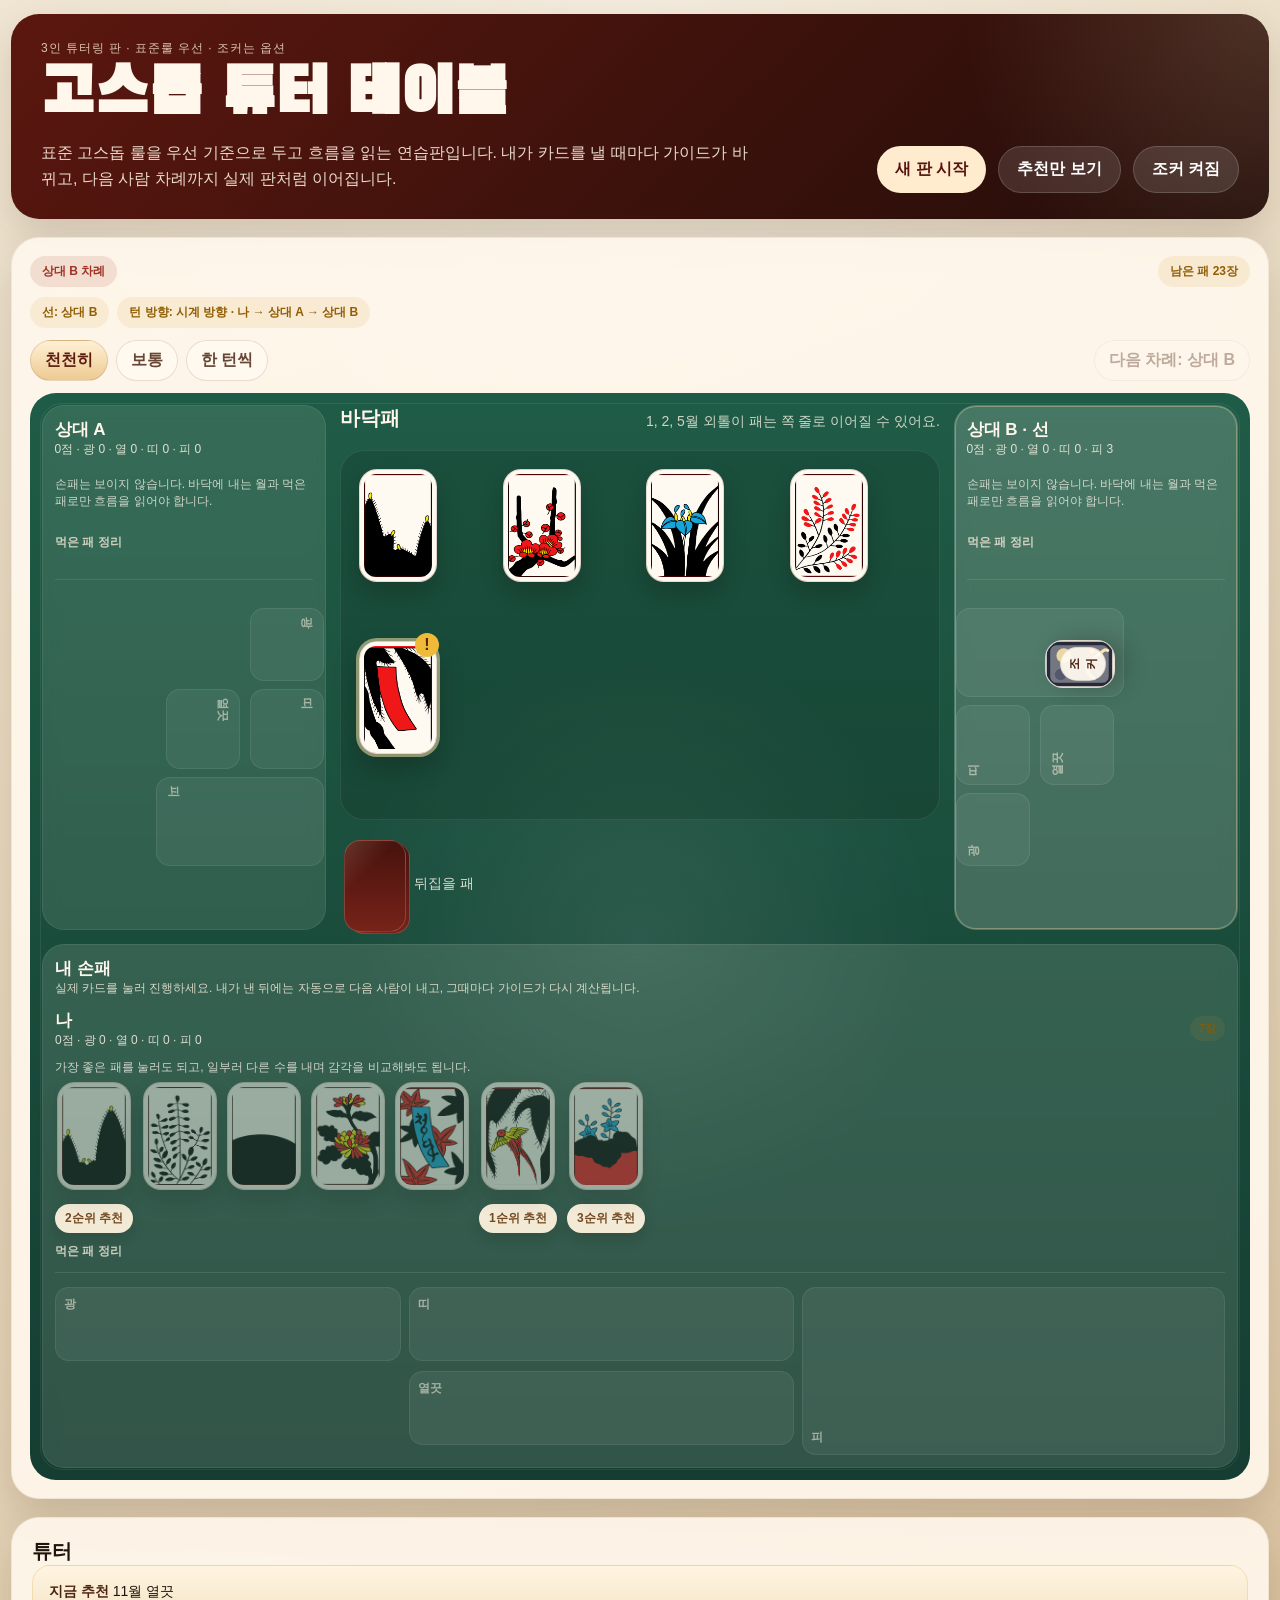
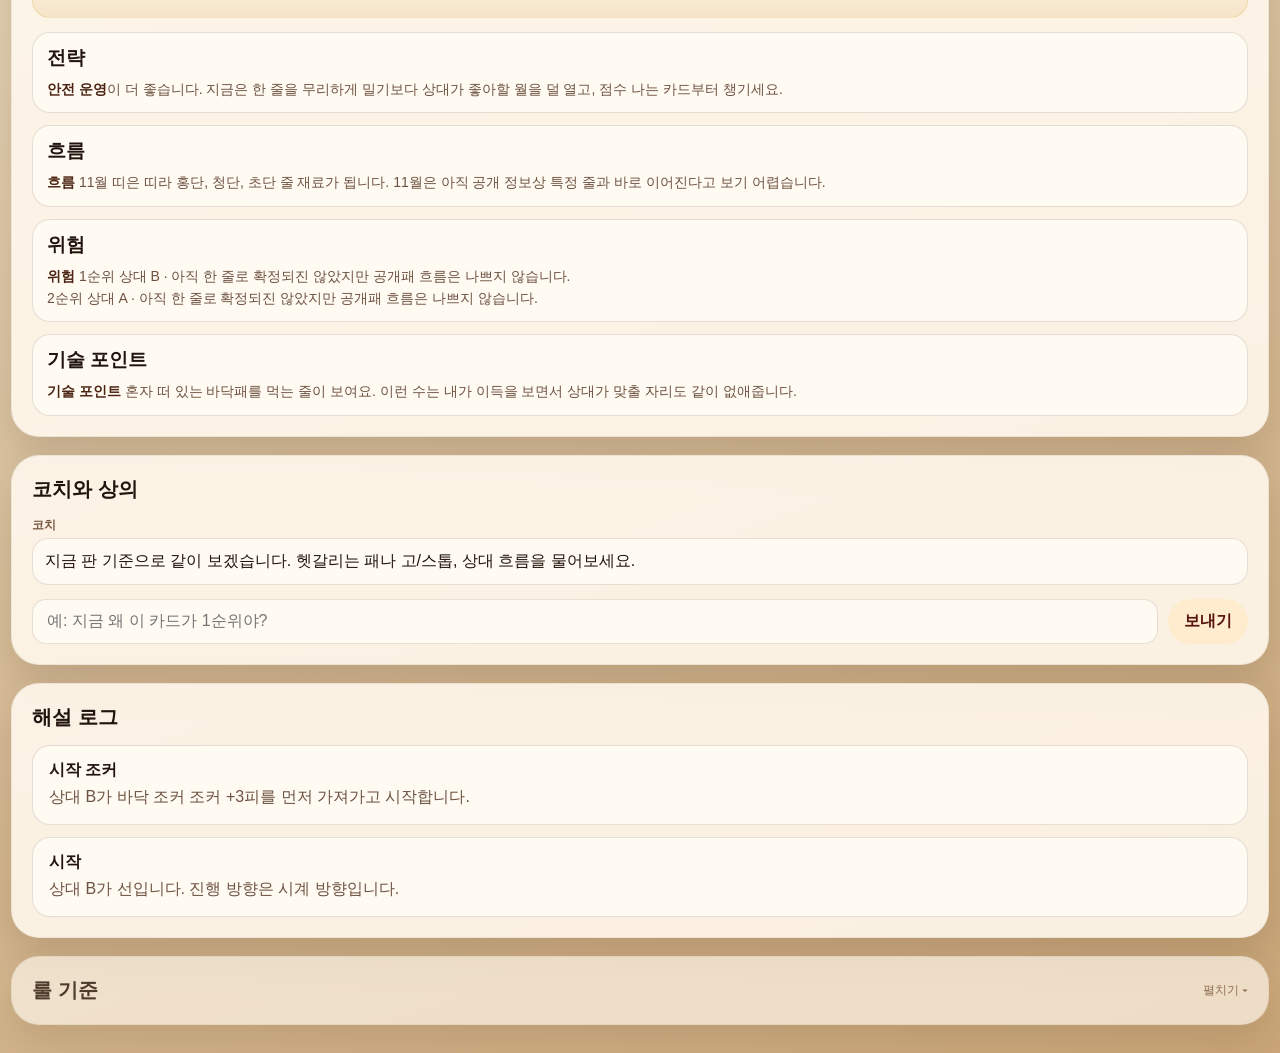
==== commit 8de91736: "- 튜터 패널에 전략 칸 추가 - 고도리, 광, 단줄, 피 직전 경고 표시 추가 - 위험 패널 강조 효과 추가 - 상대 고/스톱 판단과 종료 승자 표시 보정 - 고/스톱 창 이동 " ====
--- a/index.html
+++ b/index.html
@@ -80,13 +80,18 @@
             <h2>튜터</h2>
           </div>
           <div id="tutor-summary" class="tutor-summary"></div>
+          <div id="warning-strip" class="warning-strip"></div>
           <div id="recommendation-list" class="recommendation-list"></div>
           <div class="insight-grid">
+            <article>
+              <h3>전략</h3>
+              <p id="strategy-insight"></p>
+            </article>
             <article>
               <h3>흐름</h3>
               <p id="flow-insight"></p>
             </article>
-            <article>
+            <article id="risk-card">
               <h3>위험</h3>
               <p id="risk-insight"></p>
             </article>
--- a/styles.css
+++ b/styles.css
@@ -472,9 +472,9 @@
 
 .captured-junk {
   display: flex;
-  flex-direction: column-reverse;
+  flex-direction: column;
   gap: 8px;
-  justify-content: flex-start;
+  justify-content: flex-end;
   min-height: 168px;
 }
 
@@ -761,6 +761,37 @@
   line-height: 1.65;
 }
 
+.warning-strip {
+  display: none;
+  gap: 8px;
+  margin-top: 14px;
+}
+
+.warning-strip.has-items {
+  display: grid;
+}
+
+.warning-chip {
+  padding: 10px 12px;
+  border-radius: 16px;
+  border: 1px solid rgba(176, 63, 45, 0.18);
+  background: linear-gradient(180deg, rgba(255, 236, 231, 0.96), rgba(255, 246, 238, 0.96));
+  color: #7d2f1f;
+  font-size: 13px;
+  font-weight: 800;
+  line-height: 1.45;
+}
+
+.warning-chip strong {
+  color: #a23322;
+}
+
+.insight-grid article.warning-pulse {
+  border-color: rgba(176, 63, 45, 0.28);
+  box-shadow: 0 0 0 0 rgba(196, 83, 64, 0.28);
+  animation: riskPulse 1.35s ease-in-out infinite;
+}
+
 .recommendation-list,
 .insight-grid,
 .event-log {
@@ -816,6 +847,12 @@
   padding: 20px;
   z-index: 9999;
   isolation: isolate;
+}
+
+.match-modal.go-stop-overlay {
+  background: rgba(24, 13, 8, 0.18);
+  padding: 0;
+  pointer-events: none;
 }
 
 .match-dialog {
@@ -828,6 +865,61 @@
   box-shadow: 0 24px 60px rgba(0, 0, 0, 0.24);
   position: relative;
   z-index: 1;
+}
+
+.go-stop-dialog {
+  position: fixed;
+  width: min(760px, calc(100vw - 28px));
+  max-width: 760px;
+  max-height: min(86vh, 760px);
+  pointer-events: auto;
+  transition: opacity 140ms ease, box-shadow 140ms ease;
+}
+
+.go-stop-dialog.is-dragging {
+  box-shadow: 0 32px 80px rgba(0, 0, 0, 0.3);
+}
+
+.go-stop-toolbar {
+  display: flex;
+  align-items: center;
+  justify-content: space-between;
+  gap: 12px;
+  margin: -2px 0 12px;
+  padding: 10px 12px;
+  border-radius: 18px;
+  background: rgba(244, 223, 183, 0.6);
+  border: 1px solid rgba(131, 88, 36, 0.16);
+  cursor: grab;
+  user-select: none;
+}
+
+.go-stop-toolbar:active {
+  cursor: grabbing;
+}
+
+.go-stop-drag-copy {
+  display: grid;
+  gap: 2px;
+  color: #6d3c19;
+  font-size: 12px;
+}
+
+.go-stop-drag-copy strong {
+  font-size: 13px;
+}
+
+.go-stop-opacity-control {
+  display: flex;
+  align-items: center;
+  gap: 8px;
+  color: #6d3c19;
+  font-size: 12px;
+  font-weight: 700;
+}
+
+.go-stop-opacity-control input {
+  width: 110px;
 }
 
 .match-dialog h2 {
@@ -1554,3 +1646,9 @@
 .compact-rules[open] .compact-rules-summary::after {
   content: "접기 ▴";
 }
+
+@keyframes riskPulse {
+  0% { box-shadow: 0 0 0 0 rgba(196, 83, 64, 0.28); }
+  70% { box-shadow: 0 0 0 12px rgba(196, 83, 64, 0); }
+  100% { box-shadow: 0 0 0 0 rgba(196, 83, 64, 0); }
+}
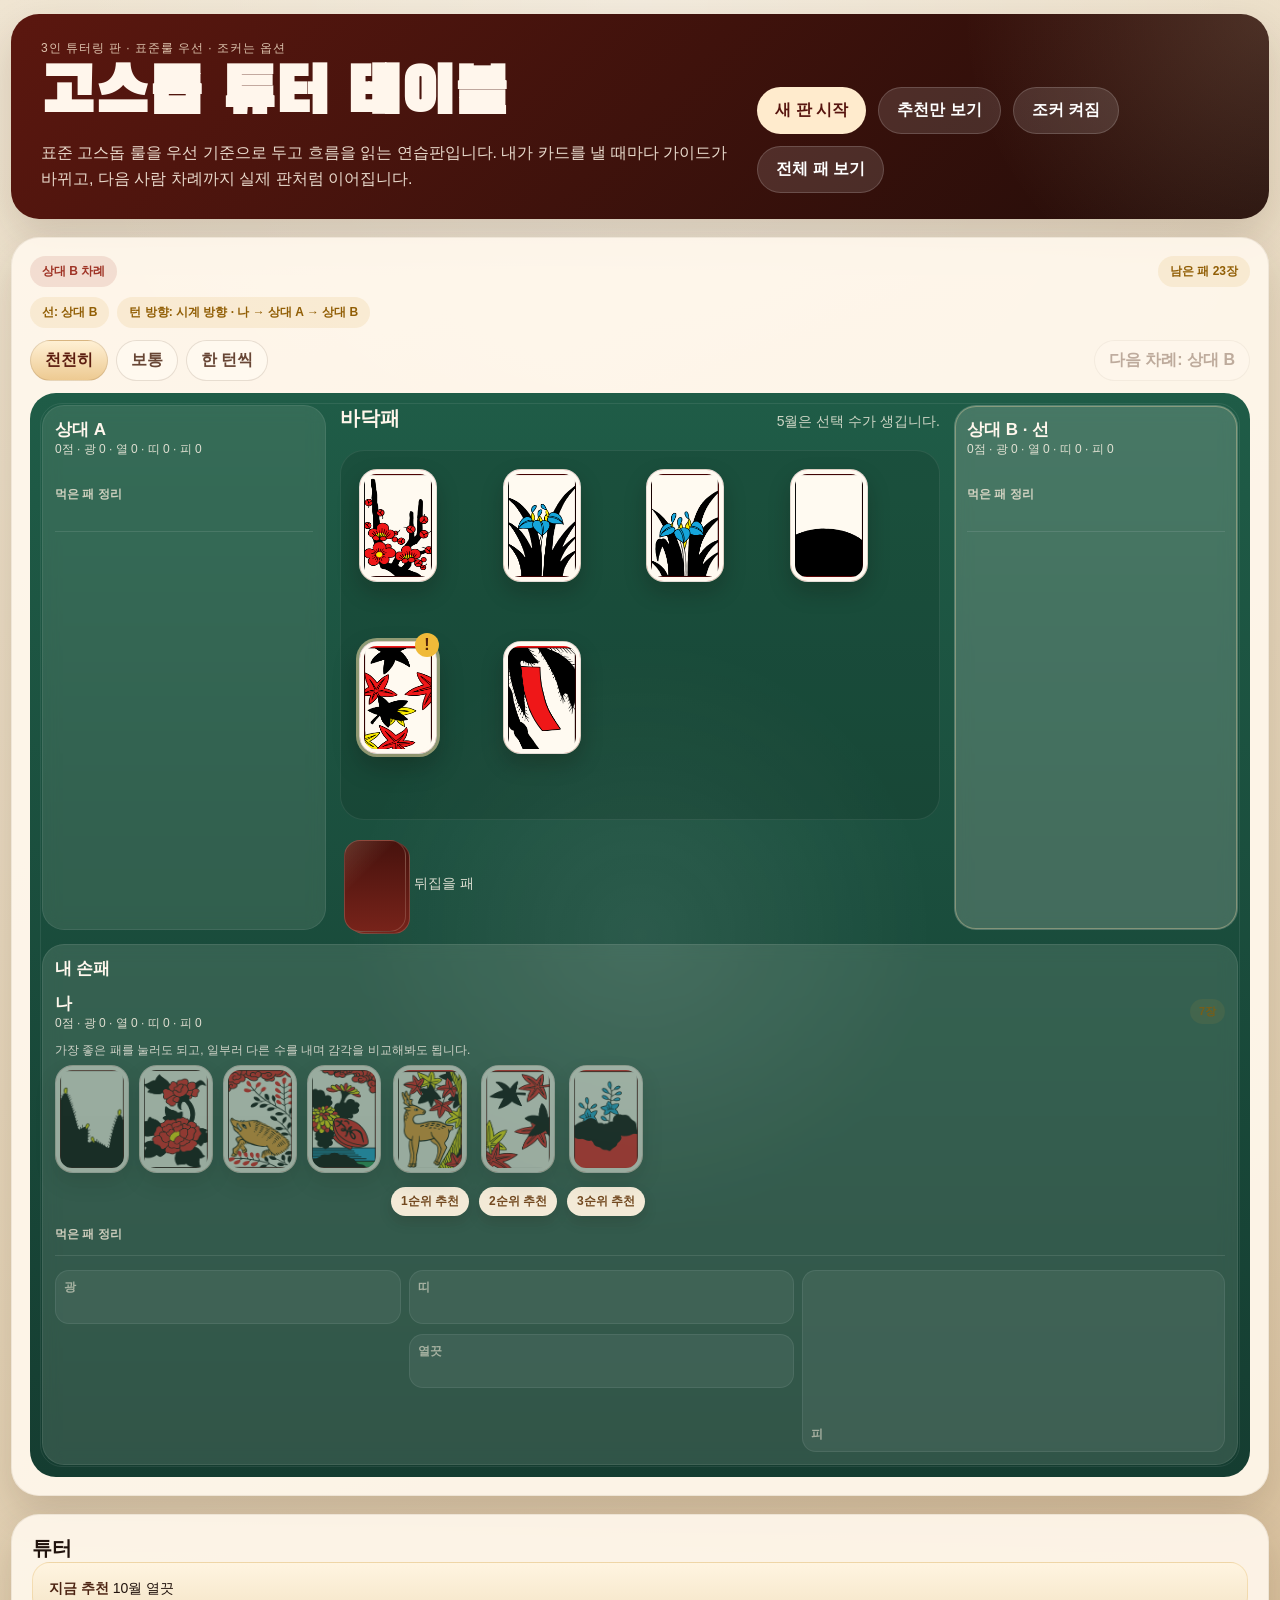
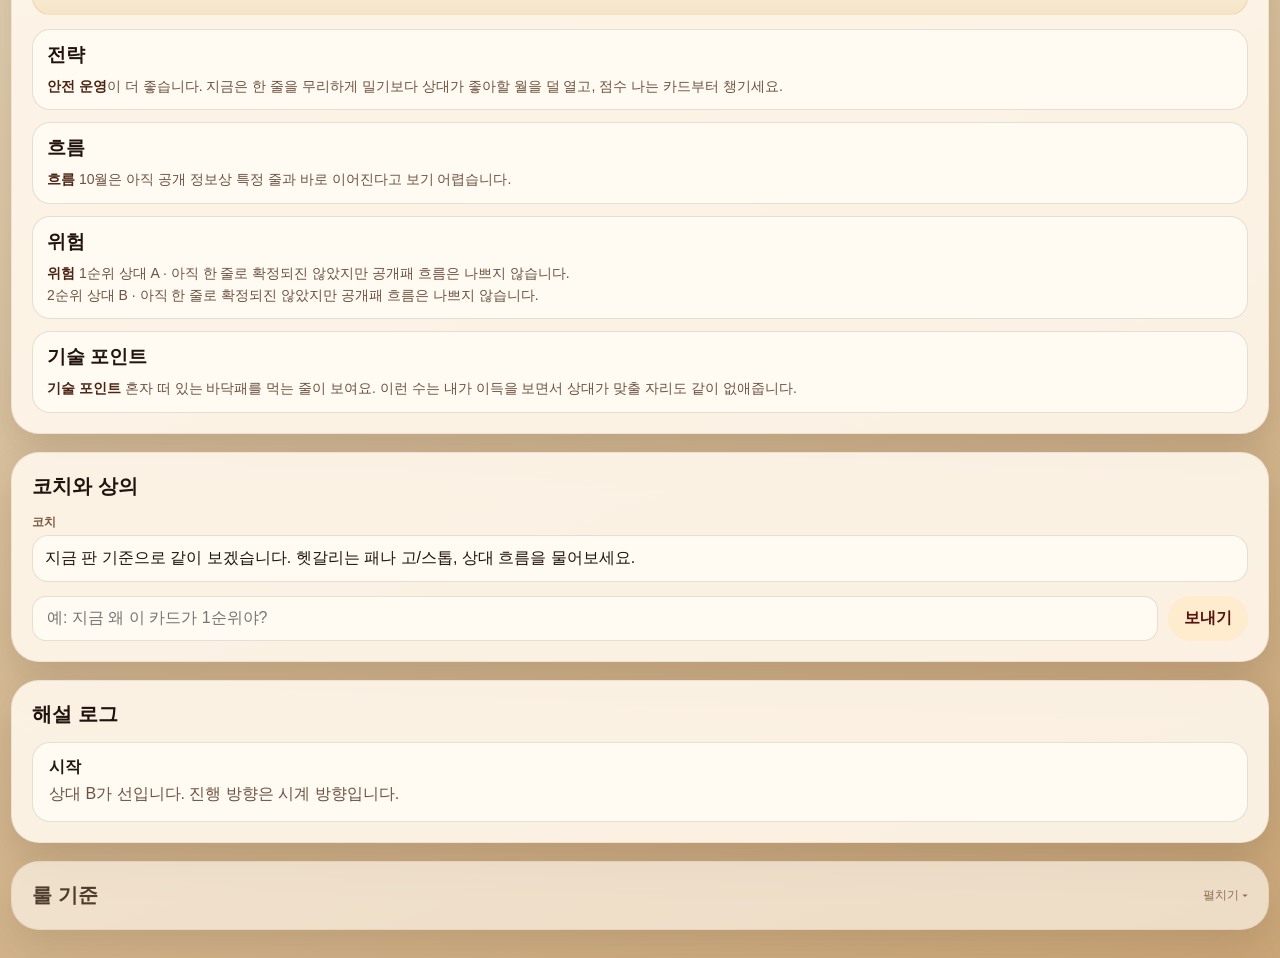
==== commit cd72cdff: "전체 고스돕 패 참고표 추가,턴 종료를 모션 완료 뒤로 리팩터링, 상대 먹은 패 레이아웃과 손패 안내 문구 정리" ====
--- a/index.html
+++ b/index.html
@@ -37,6 +37,7 @@
         <button id="new-game-btn" class="primary">새 판 시작</button>
         <button id="advisor-toggle-btn" class="ghost">추천만 보기</button>
         <button id="joker-toggle-btn" class="ghost">조커 켜짐</button>
+        <button id="reference-open-btn" class="ghost">전체 패 보기</button>
       </div>
     </header>
     <main class="layout">
@@ -126,6 +127,34 @@
       </section>
     </main>
   </div>
+  <div id="reference-modal" class="reference-modal" hidden>
+    <div class="reference-backdrop" data-close-reference="true"></div>
+    <section class="reference-dialog" role="dialog" aria-modal="true" aria-labelledby="reference-title">
+      <div class="reference-header">
+        <div>
+          <p class="reference-eyebrow">초보용 참고표</p>
+          <h2 id="reference-title">전체 고스돕 패 보기</h2>
+        </div>
+        <button class="match-close-btn reference-close-btn" type="button" aria-label="참고표 닫기" data-close-reference="true">x</button>
+      </div>
+      <div class="reference-legend">
+        <div class="reference-chip-group">
+          <strong>단줄</strong>
+          <span class="rules-tag basic">홍단 1·2·3월</span>
+          <span class="rules-tag basic">청단 6·9·10월</span>
+          <span class="rules-tag basic">초단 4·5·7월</span>
+        </div>
+        <div class="reference-chip-group">
+          <strong>특수줄</strong>
+          <span class="rules-tag basic">고도리 2·4·8 열끗</span>
+          <span class="rules-tag basic">9월 술잔 겸용</span>
+          <span class="rules-tag basic">12월 쌍피</span>
+        </div>
+      </div>
+      <p class="reference-guide">내 손패와 상대 공개패를 같이 보면서, 내가 내는 월이 상대 단줄이나 고도리를 열어주는지 바로 확인해보세요.</p>
+      <div id="reference-grid" class="reference-grid"></div>
+    </section>
+  </div>
   <script src="./script.js"></script>
 </body>
 </html>
--- a/styles.css
+++ b/styles.css
@@ -460,6 +460,20 @@
   gap: 10px;
 }
 
+.captured-layout.compact-opponent .captured-bright.is-empty,
+.captured-layout.compact-opponent .captured-ribbon.is-empty,
+.captured-layout.compact-opponent .captured-animal.is-empty,
+.captured-layout.compact-opponent .captured-junk.is-empty {
+  min-height: 10px;
+  padding: 0;
+  background: transparent;
+  border-color: transparent;
+}
+
+.captured-layout.compact-opponent .captured-middle.is-empty {
+  gap: 0;
+}
+
 .captured-bright,
 .captured-ribbon,
 .captured-animal,
@@ -468,14 +482,15 @@
   flex-wrap: nowrap;
   gap: 0;
   align-items: flex-start;
+  min-height: 54px;
 }
 
 .captured-junk {
   display: flex;
   flex-direction: column;
-  gap: 8px;
+  gap: 10px;
   justify-content: flex-end;
-  min-height: 168px;
+  min-height: 182px;
 }
 
 .captured-junk-row .card-shell.small,
@@ -1209,11 +1224,11 @@
 
 
 .opponent-captured-strip {
-  overflow: visible;
+  overflow: hidden;
   min-height: 290px;
   display: flex;
-  align-items: center;
-  justify-content: center;
+  align-items: stretch;
+  justify-content: stretch;
 }
 
 .public-zone {
@@ -1222,23 +1237,20 @@
 
 .public-zone.left-public,
 .public-zone.right-public {
-  width: 360px;
-  min-height: 280px;
-  transform-origin: center;
-}
-
-.public-zone.left-public {
-  transform: rotate(90deg);
-}
-
-.public-zone.right-public {
-  transform: rotate(-90deg);
+  width: 100%;
+  min-height: 100%;
+  transform: none;
+  display: flex;
+  align-items: stretch;
 }
 
 .left-seat .opponent-captured-strip .captured-layout,
 .right-seat .opponent-captured-strip .captured-layout {
-  min-width: 400px;
-  grid-template-columns: minmax(0, 0.68fr) minmax(0, 1.15fr) minmax(0, 1.55fr);
+  width: 100%;
+  min-width: 0;
+  grid-template-columns: 88px minmax(112px, 132px) minmax(140px, 1fr);
+  align-items: start;
+  column-gap: 14px;
 }
 
 .left-seat .opponent-captured-strip .captured-bright,
@@ -1249,28 +1261,30 @@
 .right-seat .opponent-captured-strip .captured-ribbon,
 .right-seat .opponent-captured-strip .captured-animal,
 .right-seat .opponent-captured-strip .captured-junk {
-  min-height: 88px;
+  min-height: 72px;
 }
 
 .left-seat .opponent-captured-strip .captured-bright {
-  transform: translateY(-44px);
+  margin-top: -22px;
+  transform: none;
 }
 
 .right-seat .opponent-captured-strip .captured-bright {
-  transform: translateY(44px);
+  margin-top: 28px;
+  transform: none;
 }
 
 .left-seat .opponent-captured-strip .captured-ribbon,
 .left-seat .opponent-captured-strip .captured-animal,
 .right-seat .opponent-captured-strip .captured-ribbon,
 .right-seat .opponent-captured-strip .captured-animal {
-  min-width: 124px;
+  min-width: 0;
 }
 
 .left-seat .opponent-captured-strip .captured-junk,
 .right-seat .opponent-captured-strip .captured-junk {
-  min-width: 170px;
-  min-height: 170px;
+  min-width: 0;
+  min-height: 228px;
 }
 
 
@@ -1366,7 +1380,7 @@
   display: flex;
   align-items: center;
   justify-content: center;
-  min-height: 300px;
+  min-height: 344px;
   overflow: visible;
 }
 
@@ -1652,3 +1666,176 @@
   70% { box-shadow: 0 0 0 12px rgba(196, 83, 64, 0); }
   100% { box-shadow: 0 0 0 0 rgba(196, 83, 64, 0); }
 }
+
+.reference-open {
+  overflow: hidden;
+}
+
+.reference-modal[hidden] {
+  display: none;
+}
+
+.reference-modal {
+  position: fixed;
+  inset: 0;
+  z-index: 90;
+}
+
+.reference-backdrop {
+  position: absolute;
+  inset: 0;
+  background: rgba(17, 11, 8, 0.6);
+  backdrop-filter: blur(4px);
+}
+
+.reference-dialog {
+  position: absolute;
+  inset: 36px;
+  padding: 22px;
+  border-radius: 28px;
+  background: linear-gradient(180deg, rgba(255, 251, 244, 0.98), rgba(248, 239, 227, 0.96));
+  border: 1px solid rgba(120, 76, 44, 0.16);
+  box-shadow: 0 28px 64px rgba(31, 17, 10, 0.28);
+  overflow: auto;
+}
+
+.reference-header {
+  display: flex;
+  align-items: start;
+  justify-content: space-between;
+  gap: 16px;
+}
+
+.reference-eyebrow {
+  margin: 0 0 4px;
+  color: #8b6548;
+  font-size: 12px;
+  font-weight: 800;
+}
+
+.reference-header h2 {
+  margin: 0;
+  color: #4b2412;
+}
+
+.reference-close-btn {
+  flex: 0 0 auto;
+}
+
+.reference-legend {
+  display: grid;
+  gap: 10px;
+  margin-top: 16px;
+}
+
+.reference-chip-group {
+  display: flex;
+  flex-wrap: wrap;
+  gap: 8px;
+  align-items: center;
+}
+
+.reference-chip-group strong {
+  color: #6e4123;
+}
+
+.reference-guide {
+  margin: 16px 0 0;
+  color: #6d5444;
+  font-size: 14px;
+  line-height: 1.55;
+}
+
+.reference-grid {
+  display: grid;
+  grid-template-columns: repeat(3, minmax(0, 1fr));
+  gap: 16px;
+  margin-top: 18px;
+}
+
+.reference-month {
+  padding: 16px;
+  border-radius: 22px;
+  background: rgba(255, 255, 255, 0.68);
+  border: 1px solid rgba(120, 76, 44, 0.12);
+}
+
+.reference-month-header {
+  display: flex;
+  justify-content: space-between;
+  gap: 12px;
+  align-items: start;
+  margin-bottom: 10px;
+}
+
+.reference-month-header strong {
+  display: block;
+  color: #4b2412;
+  font-size: 18px;
+}
+
+.reference-month-header span {
+  color: #86634b;
+  font-size: 13px;
+}
+
+.reference-month-tags {
+  display: flex;
+  flex-wrap: wrap;
+  gap: 6px;
+  justify-content: end;
+}
+
+.reference-tag {
+  padding: 4px 8px;
+  border-radius: 999px;
+  background: rgba(241, 222, 192, 0.9);
+  color: #70461f;
+  font-size: 11px;
+  font-weight: 800;
+}
+
+.reference-card-grid {
+  display: grid;
+  grid-template-columns: repeat(2, minmax(0, 1fr));
+  gap: 10px;
+}
+
+.reference-card-item {
+  display: grid;
+  gap: 6px;
+  justify-items: start;
+}
+
+.reference-card-meta {
+  display: grid;
+  gap: 2px;
+}
+
+.reference-card-meta strong {
+  color: #4f2a16;
+  font-size: 12px;
+}
+
+.reference-card-meta span {
+  color: #7b5a46;
+  font-size: 11px;
+  line-height: 1.4;
+}
+
+@media (max-width: 1200px) {
+  .reference-grid {
+    grid-template-columns: repeat(2, minmax(0, 1fr));
+  }
+}
+
+@media (max-width: 760px) {
+  .reference-dialog {
+    inset: 14px;
+    padding: 16px;
+  }
+
+  .reference-grid {
+    grid-template-columns: 1fr;
+  }
+}
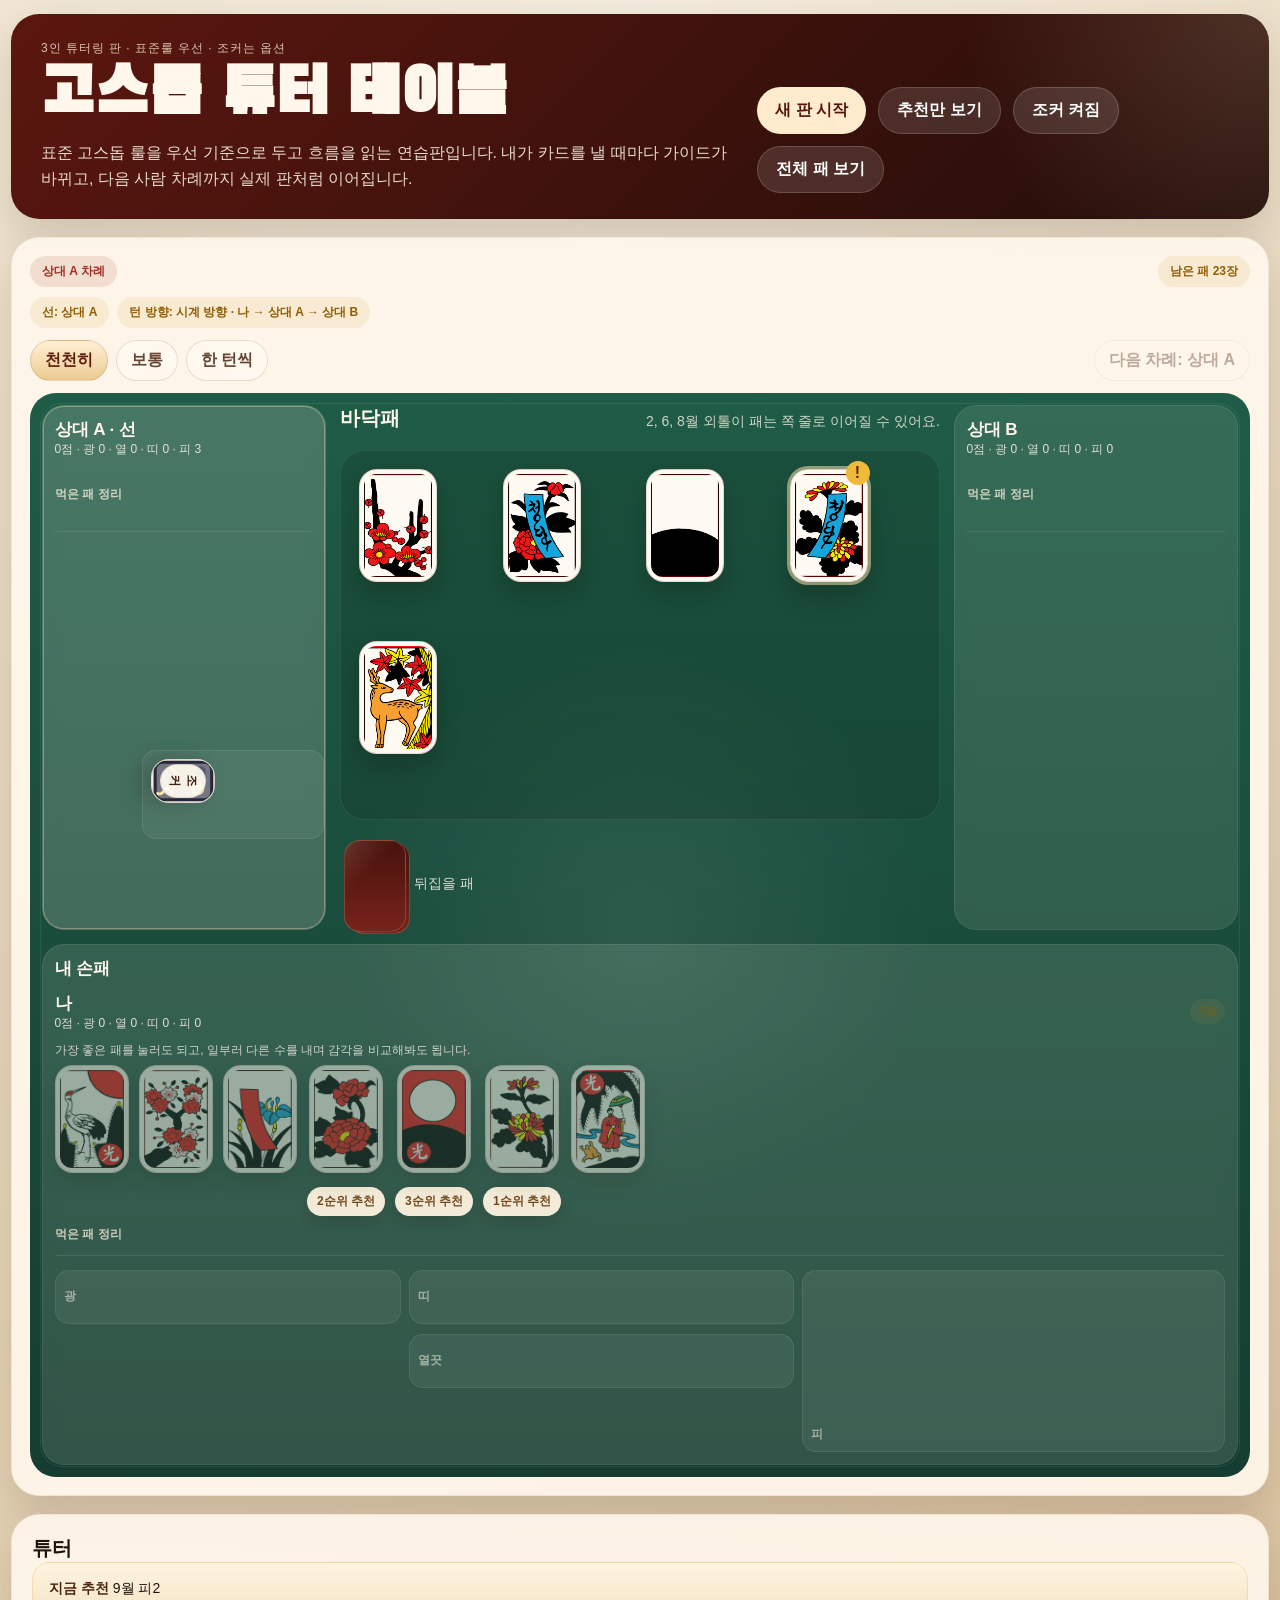
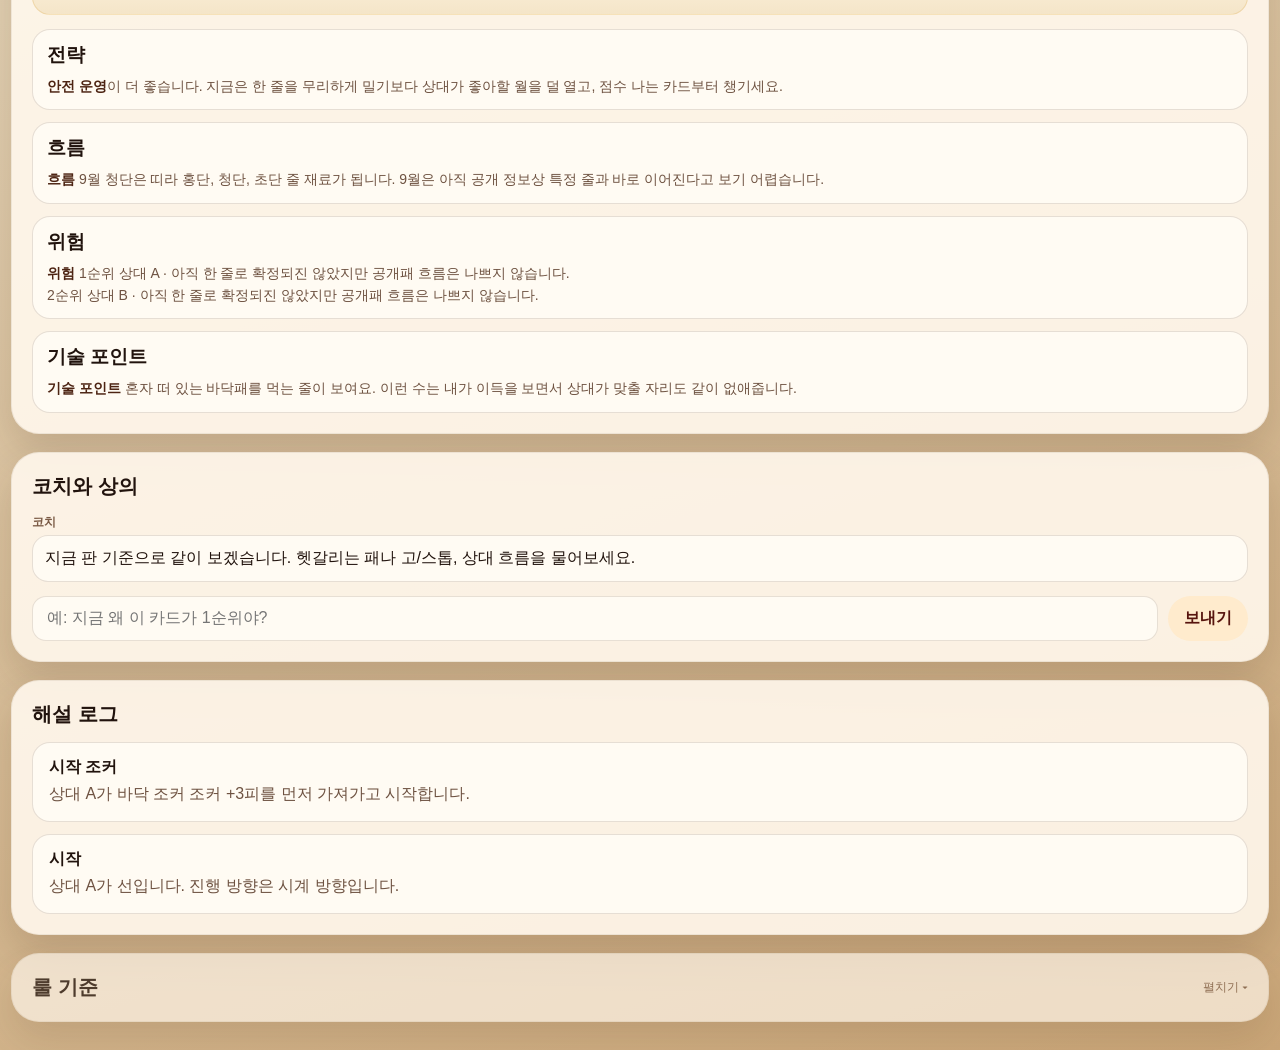
==== commit 7699e6ae: "메인보드 레이아웃을 로컬 UI 기준으로 복원" ====
--- a/index.html
+++ b/index.html
@@ -151,7 +151,7 @@
           <span class="rules-tag basic">12월 쌍피</span>
         </div>
       </div>
-      <p class="reference-guide">내 손패와 상대 공개패를 같이 보면서, 내가 내는 월이 상대 단줄이나 고도리를 열어주는지 바로 확인해보세요.</p>
+      <p class="reference-guide">월별 4장을 빠르게 훑으면서 광, 단줄, 고도리, 겸용 여부만 먼저 익혀보세요.</p>
       <div id="reference-grid" class="reference-grid"></div>
     </section>
   </div>
--- a/styles.css
+++ b/styles.css
@@ -481,7 +481,7 @@
   display: flex;
   flex-wrap: nowrap;
   gap: 0;
-  align-items: flex-start;
+  align-items: center;
   min-height: 54px;
 }
 
@@ -504,7 +504,7 @@
 .captured-ribbon .card-shell.small + .card-shell.small,
 .captured-animal .card-shell.small + .card-shell.small,
 .captured-junk-row .card-shell.small + .card-shell.small {
-  margin-left: -31px;
+  margin-left: -34px;
 }
 
 .captured-bright .card-shell.small,
@@ -1135,14 +1135,9 @@
   margin: 22px 0 34px;
 }
 
-.left-seat .captured-strip .card-shell.small {
-  transform: rotate(90deg);
-  transform-origin: center;
-}
-
+.left-seat .captured-strip .card-shell.small,
 .right-seat .captured-strip .card-shell.small {
-  transform: rotate(-90deg);
-  transform-origin: center;
+  transform: none;
 }
 
 .left-seat .captured-bright,
@@ -1224,11 +1219,11 @@
 
 
 .opponent-captured-strip {
-  overflow: hidden;
+  overflow: visible;
   min-height: 290px;
   display: flex;
-  align-items: stretch;
-  justify-content: stretch;
+  align-items: center;
+  justify-content: center;
 }
 
 .public-zone {
@@ -1237,20 +1232,23 @@
 
 .public-zone.left-public,
 .public-zone.right-public {
-  width: 100%;
-  min-height: 100%;
-  transform: none;
-  display: flex;
-  align-items: stretch;
+  width: 360px;
+  min-height: 280px;
+  transform-origin: center;
+}
+
+.public-zone.left-public {
+  transform: rotate(90deg);
+}
+
+.public-zone.right-public {
+  transform: rotate(-90deg);
 }
 
 .left-seat .opponent-captured-strip .captured-layout,
 .right-seat .opponent-captured-strip .captured-layout {
-  width: 100%;
-  min-width: 0;
-  grid-template-columns: 88px minmax(112px, 132px) minmax(140px, 1fr);
-  align-items: start;
-  column-gap: 14px;
+  min-width: 400px;
+  grid-template-columns: minmax(0, 0.68fr) minmax(0, 1.15fr) minmax(0, 1.55fr);
 }
 
 .left-seat .opponent-captured-strip .captured-bright,
@@ -1261,30 +1259,28 @@
 .right-seat .opponent-captured-strip .captured-ribbon,
 .right-seat .opponent-captured-strip .captured-animal,
 .right-seat .opponent-captured-strip .captured-junk {
-  min-height: 72px;
+  min-height: 88px;
 }
 
 .left-seat .opponent-captured-strip .captured-bright {
-  margin-top: -22px;
-  transform: none;
+  transform: translateY(-44px);
 }
 
 .right-seat .opponent-captured-strip .captured-bright {
-  margin-top: 28px;
-  transform: none;
+  transform: translateY(44px);
 }
 
 .left-seat .opponent-captured-strip .captured-ribbon,
 .left-seat .opponent-captured-strip .captured-animal,
 .right-seat .opponent-captured-strip .captured-ribbon,
 .right-seat .opponent-captured-strip .captured-animal {
-  min-width: 0;
+  min-width: 124px;
 }
 
 .left-seat .opponent-captured-strip .captured-junk,
 .right-seat .opponent-captured-strip .captured-junk {
-  min-width: 0;
-  min-height: 228px;
+  min-width: 170px;
+  min-height: 170px;
 }
 
 
@@ -1392,7 +1388,7 @@
 }
 
 .side-seat .card-shell.small {
-  width: 48px;
+  width: 44px;
 }
 
 .user-seat {
@@ -1749,14 +1745,14 @@
 .reference-grid {
   display: grid;
   grid-template-columns: repeat(3, minmax(0, 1fr));
-  gap: 16px;
-  margin-top: 18px;
+  gap: 12px;
+  margin-top: 14px;
 }
 
 .reference-month {
-  padding: 16px;
-  border-radius: 22px;
-  background: rgba(255, 255, 255, 0.68);
+  padding: 12px 12px 10px;
+  border-radius: 18px;
+  background: rgba(255, 255, 255, 0.78);
   border: 1px solid rgba(120, 76, 44, 0.12);
 }
 
@@ -1768,15 +1764,25 @@
   margin-bottom: 10px;
 }
 
+.reference-month-header.compact {
+  margin-bottom: 8px;
+}
+
+.reference-month-copy {
+  display: grid;
+  gap: 2px;
+}
+
 .reference-month-header strong {
   display: block;
   color: #4b2412;
-  font-size: 18px;
+  font-size: 17px;
 }
 
 .reference-month-header span {
   color: #86634b;
-  font-size: 13px;
+  font-size: 12px;
+  line-height: 1.35;
 }
 
 .reference-month-tags {
@@ -1801,10 +1807,23 @@
   gap: 10px;
 }
 
+.reference-card-grid.compact {
+  grid-template-columns: repeat(4, minmax(0, 1fr));
+  gap: 8px;
+}
+
 .reference-card-item {
   display: grid;
   gap: 6px;
   justify-items: start;
+}
+
+.reference-card-item.compact {
+  justify-items: center;
+}
+
+.reference-card-item.compact .card-shell.small {
+  width: 52px;
 }
 
 .reference-card-meta {
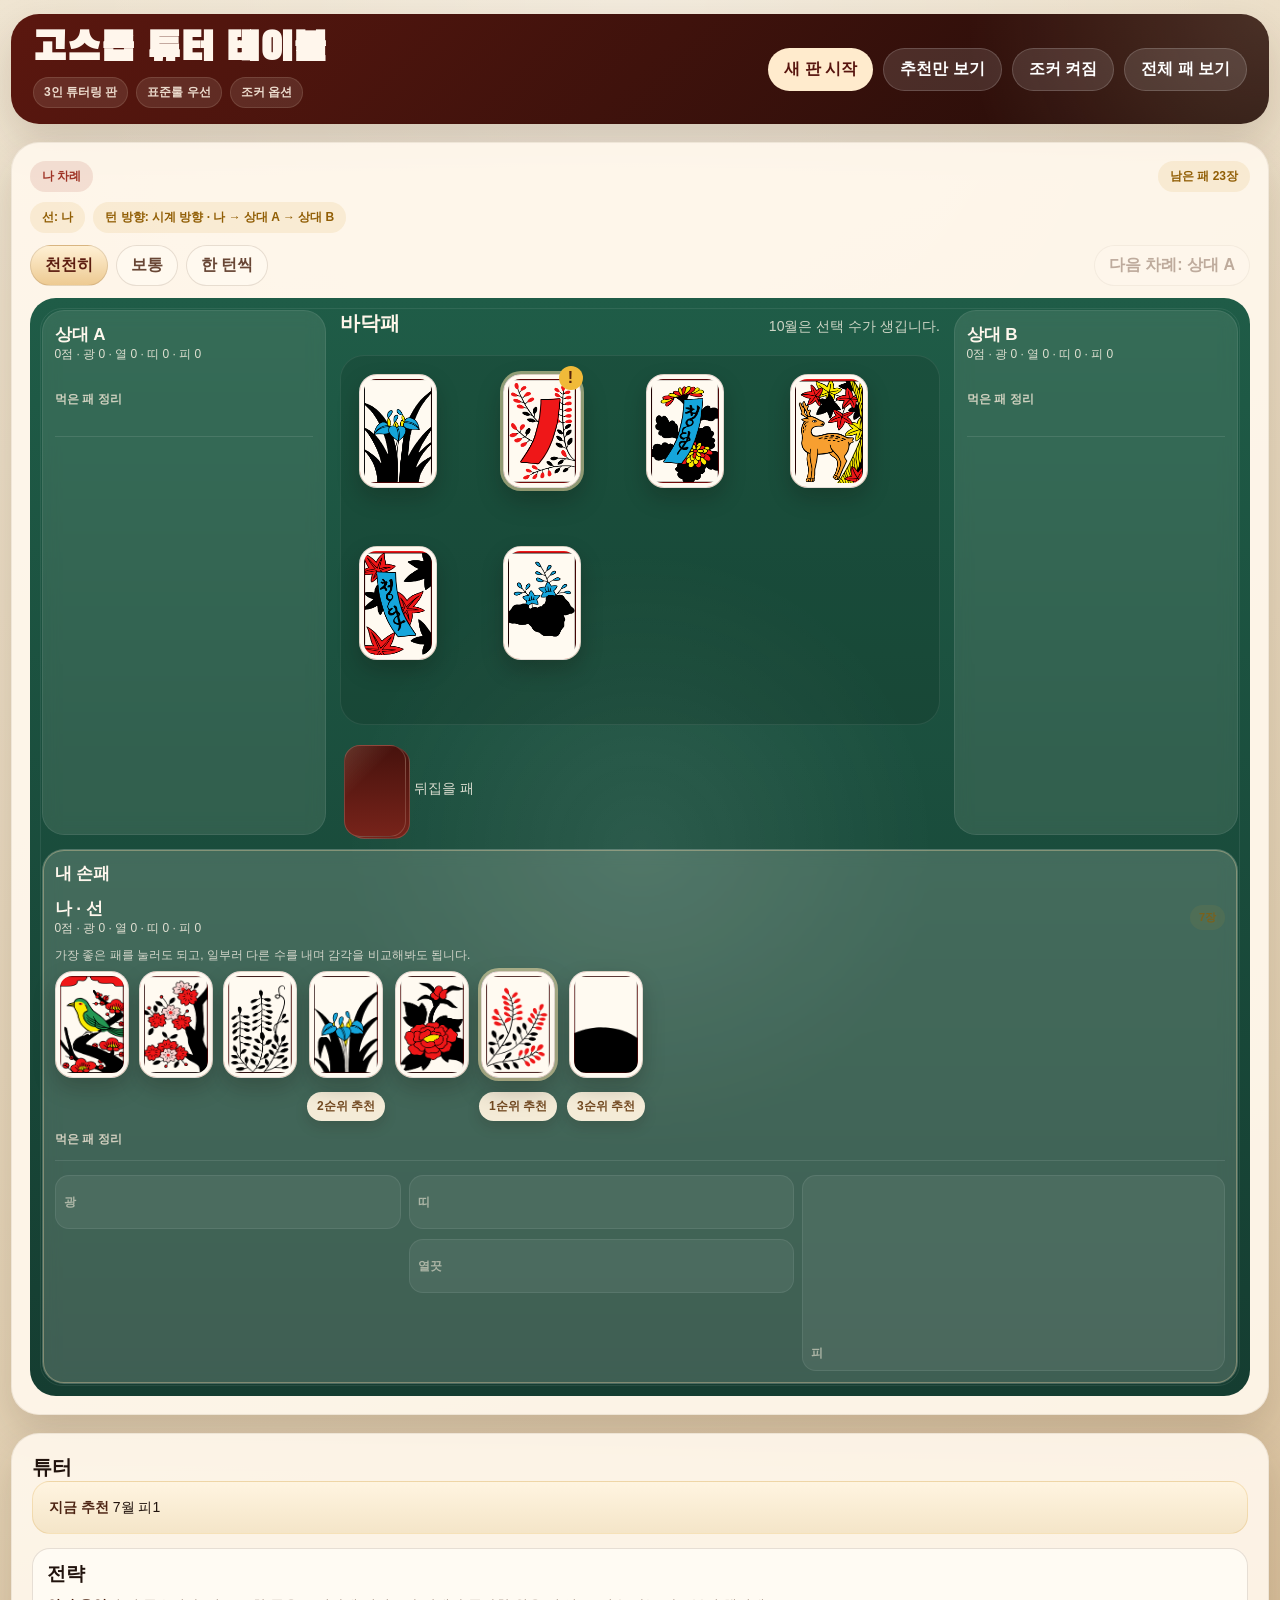
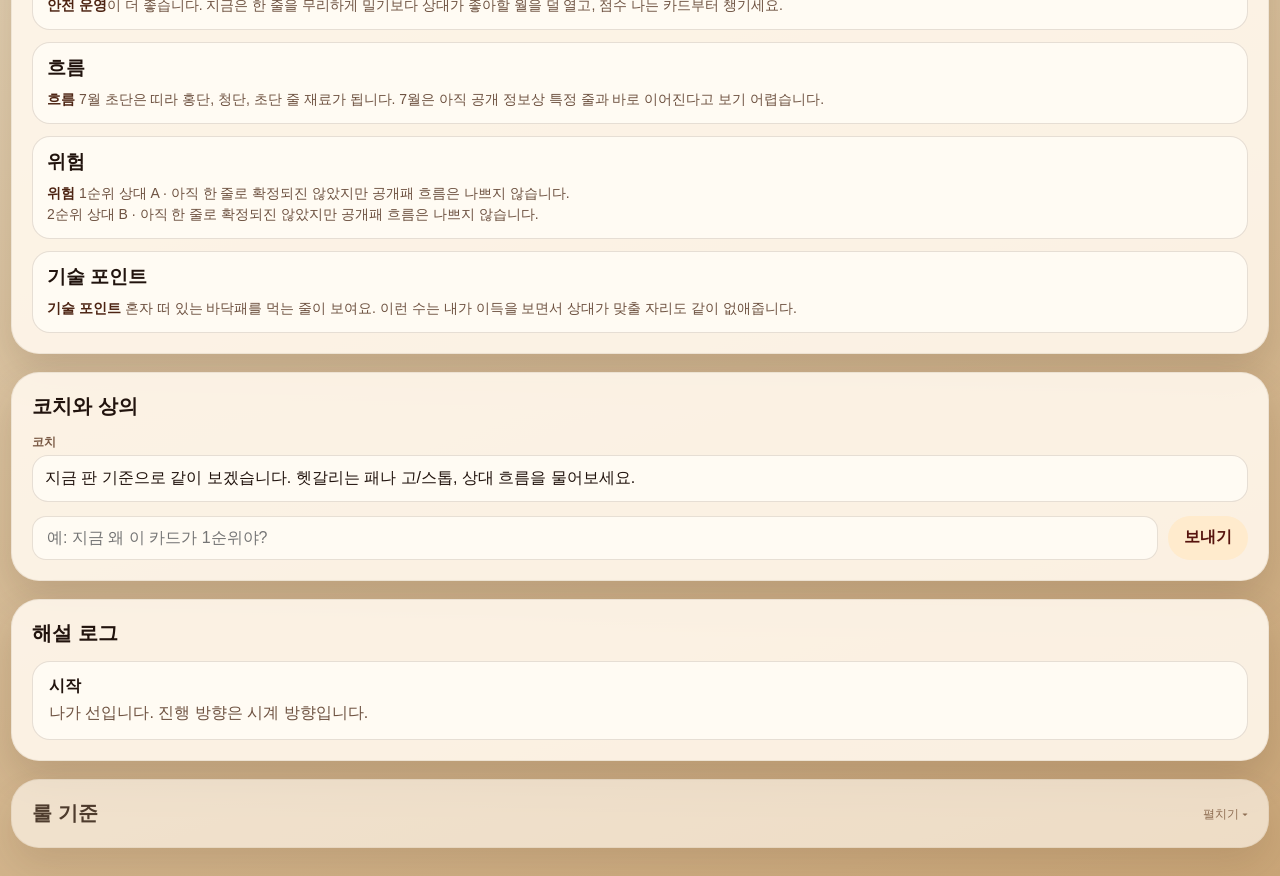
==== commit 92f231ee: "쌍피를 고려한 피 줄 배치 보정, 상대방 고 할때 알림, 패 내고 먹기 모션 추가, 상단 헤더를 얇은 툴바형으로 축소" ====
--- a/index.html
+++ b/index.html
@@ -24,14 +24,14 @@
 </head>
 <body>
   <div class="app-shell">
-    <header class="hero">
-      <div>
-        <p class="eyebrow">3인 튜터링 판 · 표준룰 우선 · 조커는 옵션</p>
+    <header class="hero compact-hero">
+      <div class="hero-brand">
         <h1>고스돕 튜터 테이블</h1>
-        <p class="hero-copy">
-          표준 고스돕 룰을 우선 기준으로 두고 흐름을 읽는 연습판입니다.
-          내가 카드를 낼 때마다 가이드가 바뀌고, 다음 사람 차례까지 실제 판처럼 이어집니다.
-        </p>
+        <div class="hero-meta-line" aria-label="게임 기준">
+          <span class="hero-chip">3인 튜터링 판</span>
+          <span class="hero-chip">표준룰 우선</span>
+          <span class="hero-chip">조커 옵션</span>
+        </div>
       </div>
       <div class="hero-actions">
         <button id="new-game-btn" class="primary">새 판 시작</button>
--- a/styles.css
+++ b/styles.css
@@ -41,8 +41,8 @@
   display: flex;
   justify-content: space-between;
   gap: 24px;
-  align-items: flex-end;
-  padding: 26px 30px;
+  align-items: center;
+  padding: 16px 22px;
   border-radius: 28px;
   background:
     radial-gradient(circle at top right, rgba(255, 230, 187, 0.16), transparent 24%),
@@ -51,32 +51,45 @@
   box-shadow: var(--shadow);
 }
 
-.eyebrow {
-  margin: 0 0 8px;
-  color: rgba(255, 239, 214, 0.8);
-  font-size: 12px;
-  letter-spacing: 0.08em;
-  text-transform: uppercase;
+.compact-hero {
+  min-height: 88px;
+}
+
+.hero-brand {
+  display: grid;
+  gap: 8px;
 }
 
 .hero h1 {
   margin: 0;
   font-family: "Black Han Sans", sans-serif;
-  font-size: clamp(38px, 5vw, 64px);
-  line-height: 0.95;
-}
-
-.hero-copy {
-  max-width: 720px;
-  margin: 14px 0 0;
-  line-height: 1.65;
-  color: rgba(255, 245, 230, 0.88);
+  font-size: clamp(28px, 3.2vw, 40px);
+  line-height: 0.98;
+}
+
+.hero-meta-line {
+  display: flex;
+  gap: 8px;
+  flex-wrap: wrap;
+}
+
+.hero-chip {
+  display: inline-flex;
+  align-items: center;
+  padding: 6px 10px;
+  border-radius: 999px;
+  background: rgba(255, 247, 230, 0.1);
+  border: 1px solid rgba(255, 236, 209, 0.12);
+  color: rgba(255, 244, 229, 0.88);
+  font-size: 12px;
+  font-weight: 700;
 }
 
 .hero-actions {
   display: flex;
-  gap: 12px;
+  gap: 10px;
   flex-wrap: wrap;
+  justify-content: flex-end;
 }
 
 .primary,
@@ -85,7 +98,7 @@
 .match-choice-btn {
   border: 0;
   border-radius: 999px;
-  padding: 12px 18px;
+  padding: 10px 16px;
   font-weight: 800;
   transition: transform 160ms ease, opacity 160ms ease;
 }
@@ -296,6 +309,30 @@
   position: relative;
   width: 62px;
   height: 92px;
+}
+
+.stock-pile.has-reveal {
+  overflow: visible;
+}
+
+.stock-pile .card-shell.small.stock-reveal {
+  position: absolute;
+  left: -6px;
+  top: -106px;
+  z-index: 4;
+  filter: drop-shadow(0 10px 18px rgba(30, 12, 8, 0.28));
+}
+
+.stock-pile .card-shell.small.stock-reveal.motion-seat-0 {
+  animation: fieldDropFromBottom 420ms cubic-bezier(0.22, 1, 0.36, 1);
+}
+
+.stock-pile .card-shell.small.stock-reveal.motion-seat-1 {
+  animation: fieldDropFromLeft 420ms cubic-bezier(0.22, 1, 0.36, 1);
+}
+
+.stock-pile .card-shell.small.stock-reveal.motion-seat-2 {
+  animation: fieldDropFromRight 420ms cubic-bezier(0.22, 1, 0.36, 1);
 }
 
 .stock-pile::before,
@@ -487,10 +524,10 @@
 
 .captured-junk {
   display: flex;
-  flex-direction: column;
+  flex-direction: column-reverse;
   gap: 10px;
-  justify-content: flex-end;
-  min-height: 182px;
+  justify-content: flex-start;
+  min-height: 196px;
 }
 
 .captured-junk-row .card-shell.small,
@@ -504,7 +541,7 @@
 .captured-ribbon .card-shell.small + .card-shell.small,
 .captured-animal .card-shell.small + .card-shell.small,
 .captured-junk-row .card-shell.small + .card-shell.small {
-  margin-left: -34px;
+  margin-left: -31px;
 }
 
 .captured-bright .card-shell.small,
@@ -1006,6 +1043,17 @@
 }
 
 @media (max-width: 720px) {
+  .hero {
+    gap: 12px;
+    align-items: flex-start;
+    flex-direction: column;
+  }
+
+  .hero-actions {
+    width: 100%;
+    justify-content: flex-start;
+  }
+
   .app-shell {
     width: min(100vw - 14px, 100%);
     margin: 8px auto 20px;
@@ -1536,7 +1584,7 @@
 }
 
 .motion-capture-pop + .motion-capture-pop {
-  margin-left: -30px !important;
+  margin-left: -31px !important;
   top: -8px;
   z-index: 2;
 }
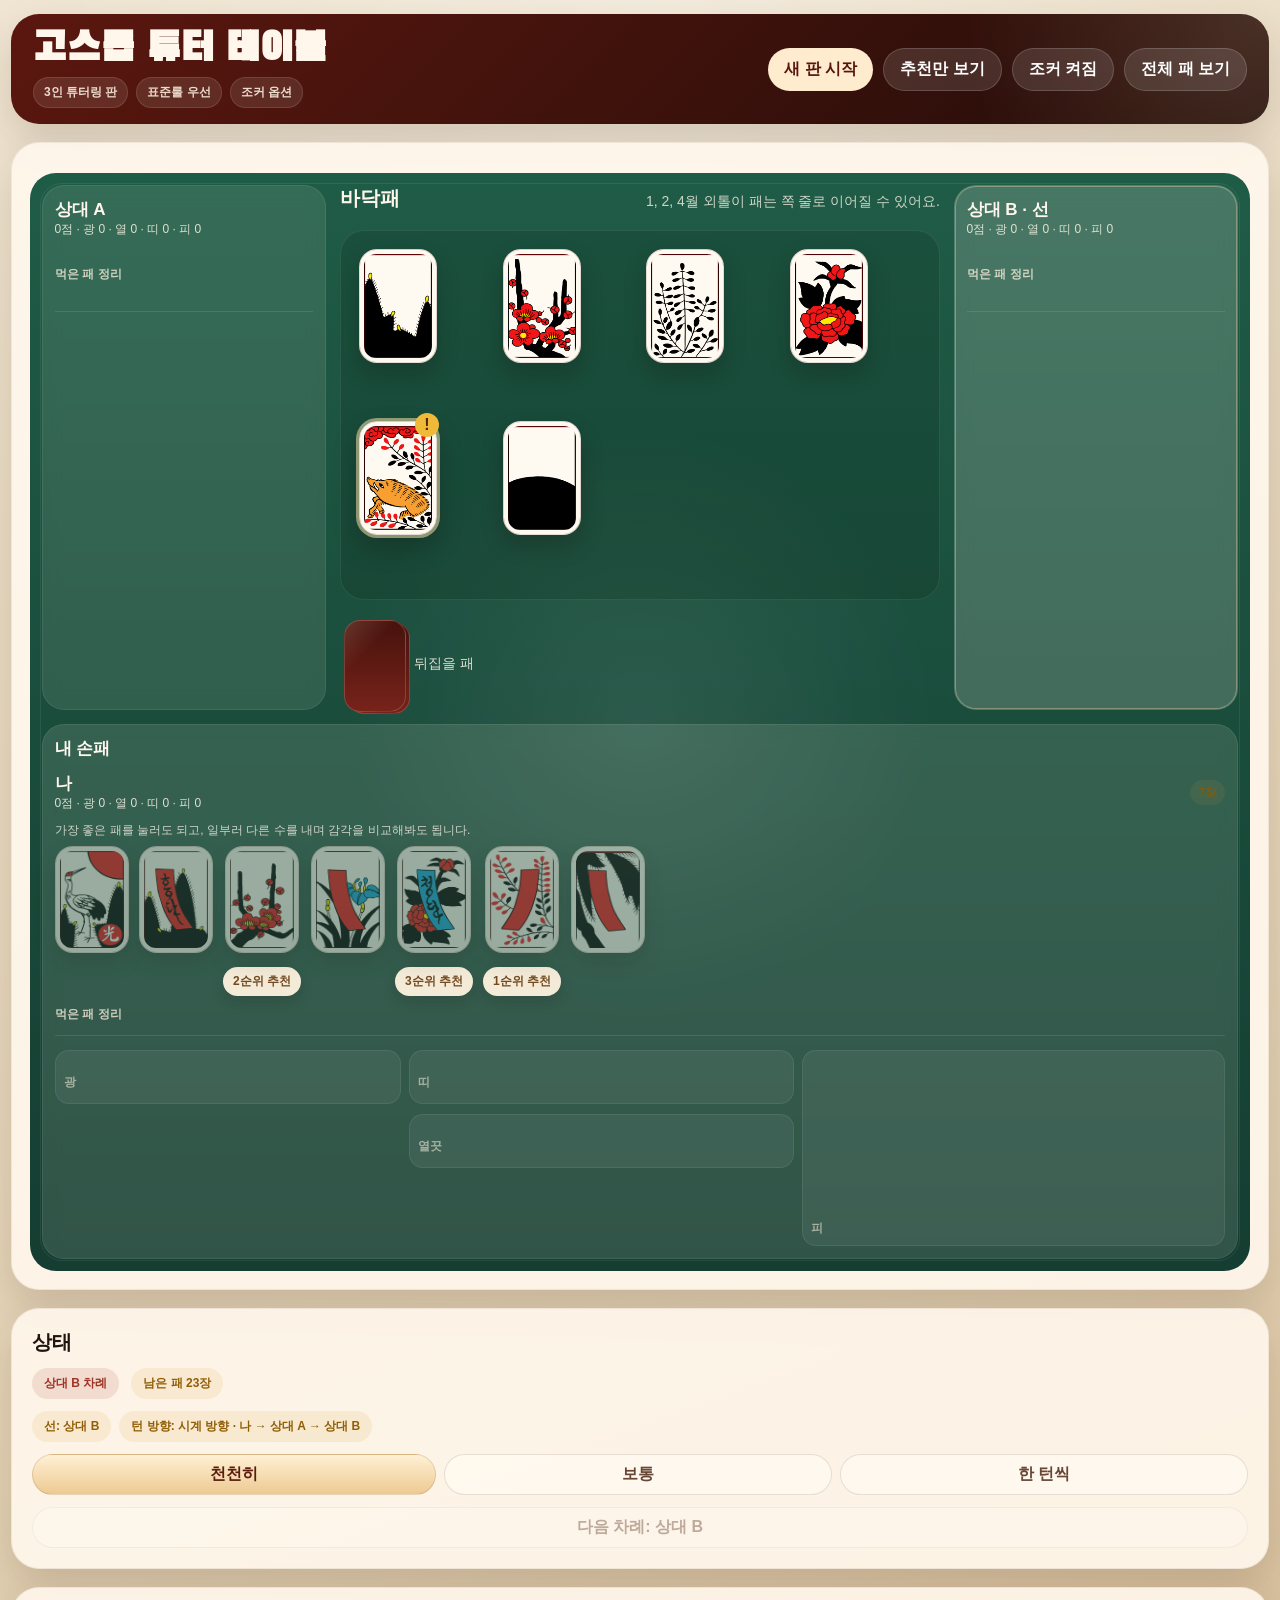
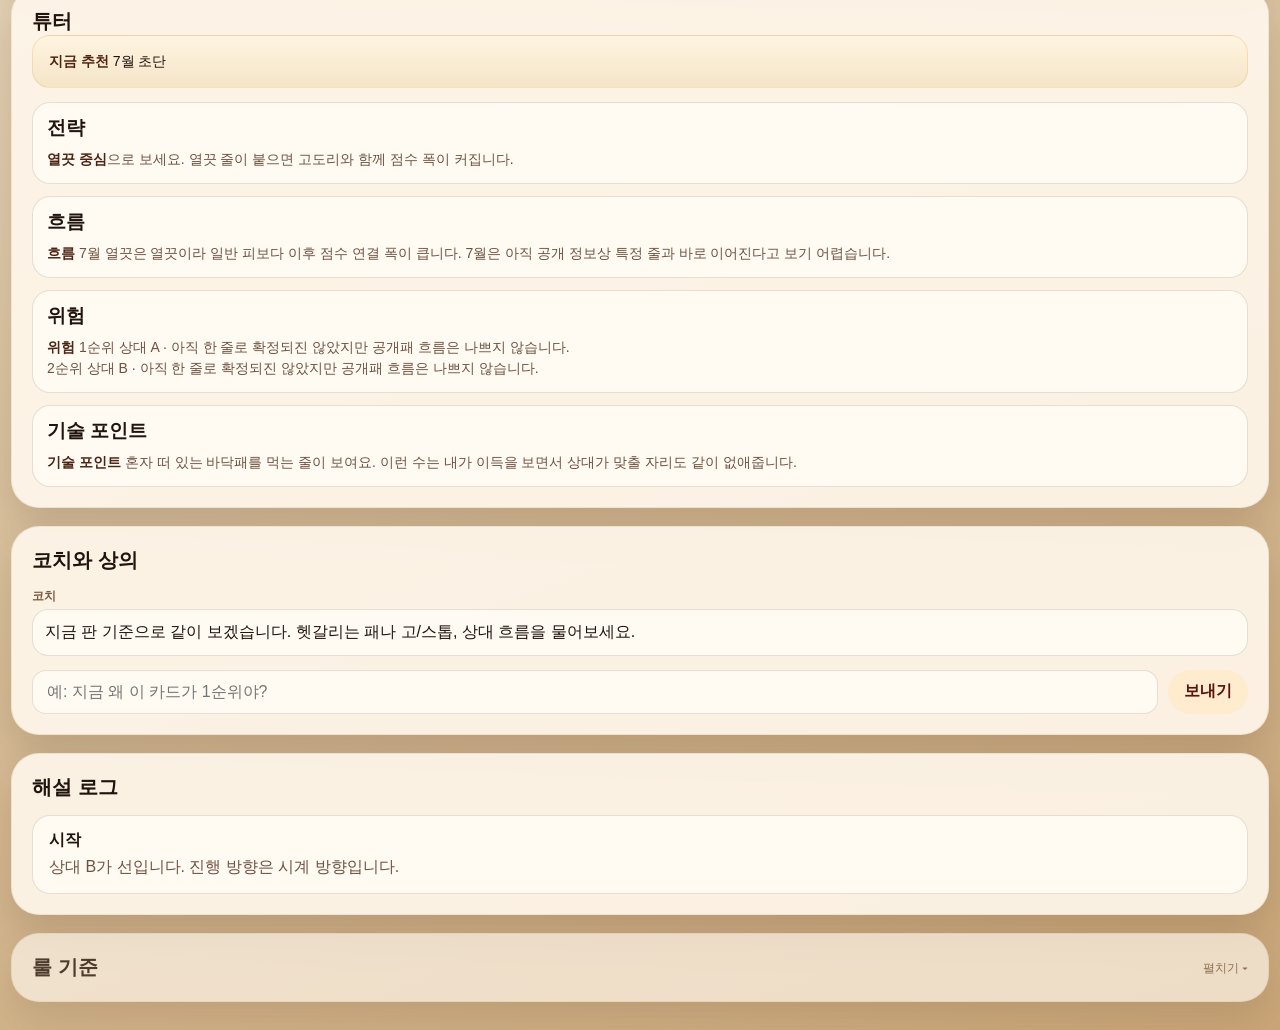
==== commit 28fd3866: "쌍피 우선 추천과 피 칸 정리 보정, 조커를 일반 피 1장 규칙으로 정리, 상대 고 횟수를 자리 정보에 상시 표시, 모바일 세로 차단과 태블릿 가로 안내 추가, 상단 상태줄과 속도" ====
--- a/index.html
+++ b/index.html
@@ -42,22 +42,6 @@
     </header>
     <main class="layout">
       <section class="table-panel">
-        <div class="table-topbar">
-          <span id="turn-badge" class="badge">내 차례</span>
-          <span id="deck-count" class="badge subtle"></span>
-        </div>
-        <div class="table-meta">
-          <span id="dealer-badge" class="badge subtle"></span>
-          <span id="direction-badge" class="badge subtle"></span>
-        </div>
-        <div class="pace-bar">
-          <div class="pace-buttons">
-            <button id="pace-slow-btn" class="pace-btn active">천천히</button>
-            <button id="pace-normal-btn" class="pace-btn">보통</button>
-            <button id="pace-step-btn" class="pace-btn">한 턴씩</button>
-          </div>
-          <button id="next-turn-btn" class="pace-btn next-btn" disabled>다음 턴 보기</button>
-        </div>
         <div class="table-board">
           <aside id="left-seat" class="seat side-seat"></aside>
           <section class="field-zone">
@@ -76,6 +60,27 @@
         </div>
       </section>
       <section class="sidebar">
+        <section class="panel status-panel">
+          <div class="panel-heading">
+            <h2>상태</h2>
+          </div>
+          <div class="table-topbar sidebar-topbar">
+            <span id="turn-badge" class="badge">내 차례</span>
+            <span id="deck-count" class="badge subtle"></span>
+          </div>
+          <div class="table-meta sidebar-meta">
+            <span id="dealer-badge" class="badge subtle"></span>
+            <span id="direction-badge" class="badge subtle"></span>
+          </div>
+          <div class="pace-bar sidebar-pace-bar">
+            <div class="pace-buttons sidebar-pace-buttons">
+              <button id="pace-slow-btn" class="pace-btn active">천천히</button>
+              <button id="pace-normal-btn" class="pace-btn">보통</button>
+              <button id="pace-step-btn" class="pace-btn">한 턴씩</button>
+            </div>
+            <button id="next-turn-btn" class="pace-btn next-btn" disabled>다음 턴 보기</button>
+          </div>
+        </section>
         <section class="panel tutor-panel">
           <div class="panel-heading">
             <h2>튜터</h2>
@@ -155,6 +160,20 @@
       <div id="reference-grid" class="reference-grid"></div>
     </section>
   </div>
+  <div id="viewport-overlay" class="viewport-overlay" hidden>
+    <div class="viewport-overlay__backdrop"></div>
+    <section class="viewport-overlay__panel" role="dialog" aria-modal="true" aria-labelledby="viewport-title">
+      <p id="viewport-kicker" class="viewport-overlay__kicker">모바일 안내</p>
+      <h2 id="viewport-title">가로로 돌려주세요</h2>
+      <p id="viewport-message" class="viewport-overlay__message"></p>
+      <div id="viewport-device-tags" class="viewport-overlay__tags"></div>
+      <div class="viewport-overlay__actions">
+        <button id="viewport-refresh-btn" class="primary" type="button">다시 확인</button>
+        <button id="viewport-continue-btn" class="ghost" type="button" hidden>세로로 계속 보기</button>
+        <button id="viewport-reference-btn" class="ghost" type="button">전체 패 보기</button>
+      </div>
+    </section>
+  </div>
   <script src="./script.js"></script>
 </body>
 </html>
--- a/styles.css
+++ b/styles.css
@@ -192,6 +192,39 @@
   padding: 20px;
 }
 
+.status-panel {
+  display: grid;
+  gap: 12px;
+}
+
+.sidebar-topbar {
+  justify-content: flex-start;
+  flex-wrap: wrap;
+}
+
+.sidebar-meta {
+  margin-top: 0;
+}
+
+.sidebar-pace-bar {
+  margin-top: 0;
+  align-items: stretch;
+  flex-direction: column;
+}
+
+.sidebar-pace-buttons {
+  width: 100%;
+}
+
+.sidebar-pace-buttons .pace-btn,
+.status-panel .next-btn {
+  flex: 1 1 auto;
+}
+
+.status-panel .next-btn {
+  width: 100%;
+}
+
 .panel-heading h2,
 .field-header h2 {
   margin: 0;
@@ -380,6 +413,27 @@
   font-weight: 800;
 }
 
+.seat-name-row {
+  display: flex;
+  align-items: center;
+  gap: 8px;
+  flex-wrap: wrap;
+}
+
+.seat-go-badge {
+  display: inline-flex;
+  align-items: center;
+  justify-content: center;
+  min-height: 22px;
+  padding: 0 8px;
+  border-radius: 999px;
+  background: linear-gradient(180deg, #fff1da, #ecc894);
+  color: #5d1c12;
+  font-size: 11px;
+  font-weight: 800;
+  box-shadow: 0 4px 10px rgba(44, 20, 8, 0.15);
+}
+
 .seat-score {
   font-size: 12px;
   color: rgba(255, 245, 232, 0.84);
@@ -520,6 +574,18 @@
   gap: 0;
   align-items: center;
   min-height: 54px;
+  position: relative;
+  padding-top: 18px;
+}
+
+.captured-junk-value {
+  position: absolute;
+  left: 0;
+  top: -2px;
+  font-size: 11px;
+  font-weight: 800;
+  color: rgba(255, 244, 226, 0.88);
+  letter-spacing: -0.02em;
 }
 
 .captured-junk {
@@ -549,6 +615,21 @@
 .captured-animal .card-shell.small,
 .captured-junk-row .card-shell.small {
   flex: 0 0 auto;
+}
+
+.card-shell.junk-double::after {
+  content: "쌍피";
+  position: absolute;
+  right: -4px;
+  bottom: -6px;
+  padding: 2px 5px;
+  border-radius: 999px;
+  background: rgba(91, 28, 18, 0.9);
+  color: #fff7ed;
+  font-size: 10px;
+  font-weight: 800;
+  line-height: 1;
+  box-shadow: 0 4px 10px rgba(19, 10, 5, 0.16);
 }
 
 .captured-empty {
@@ -1906,3 +1987,149 @@
     grid-template-columns: 1fr;
   }
 }
+
+
+body.viewport-blocked .app-shell {
+  pointer-events: none;
+  user-select: none;
+  filter: blur(2px) saturate(0.92);
+}
+
+.viewport-overlay[hidden] {
+  display: none;
+}
+
+.viewport-overlay {
+  position: fixed;
+  inset: 0;
+  z-index: 1200;
+  display: grid;
+  place-items: center;
+  padding: 18px;
+}
+
+.viewport-overlay__backdrop {
+  position: absolute;
+  inset: 0;
+  background: rgba(18, 18, 18, 0.48);
+  backdrop-filter: blur(8px);
+}
+
+.viewport-overlay__panel {
+  position: relative;
+  width: min(560px, calc(100vw - 32px));
+  display: grid;
+  gap: 12px;
+  padding: 22px 22px 20px;
+  border-radius: 24px;
+  background: rgba(255, 247, 236, 0.96);
+  border: 1px solid rgba(85, 49, 25, 0.1);
+  box-shadow: 0 22px 56px rgba(28, 14, 7, 0.24);
+}
+
+.viewport-overlay__kicker {
+  margin: 0;
+  color: #9f3426;
+  font-size: 12px;
+  font-weight: 800;
+}
+
+.viewport-overlay__panel h2 {
+  margin: 0;
+  font-size: clamp(24px, 4vw, 34px);
+  line-height: 1.05;
+}
+
+.viewport-overlay__message {
+  margin: 0;
+  color: var(--muted);
+  line-height: 1.6;
+}
+
+.viewport-overlay__tags {
+  display: flex;
+  gap: 8px;
+  flex-wrap: wrap;
+}
+
+.viewport-tag {
+  display: inline-flex;
+  align-items: center;
+  padding: 7px 11px;
+  border-radius: 999px;
+  background: rgba(214, 155, 42, 0.14);
+  color: #7e4e04;
+  font-size: 12px;
+  font-weight: 800;
+}
+
+.viewport-overlay__actions {
+  display: flex;
+  gap: 10px;
+  flex-wrap: wrap;
+}
+
+body.viewport-warned .viewport-overlay__panel {
+  width: min(520px, calc(100vw - 42px));
+}
+
+@media (pointer: coarse) and (orientation: landscape) and (max-width: 1180px) {
+  .layout {
+    grid-template-columns: minmax(0, 1fr);
+    gap: 12px;
+  }
+
+  .table-panel {
+    padding: 14px;
+  }
+
+  .sidebar {
+    grid-template-columns: repeat(2, minmax(0, 1fr));
+    gap: 12px;
+  }
+
+  .status-panel,
+  .tutor-panel {
+    grid-column: 1 / -1;
+  }
+
+  .chat-panel,
+  .log-panel,
+  .rules-panel {
+    grid-column: span 1;
+  }
+
+  .table-board {
+    grid-template-columns: 220px minmax(0, 1fr) 220px;
+    grid-template-rows: minmax(320px, 1fr) auto;
+    gap: 10px;
+    padding: 10px;
+  }
+
+  .field-area {
+    min-height: 270px;
+    gap: 10px;
+  }
+
+  .seat {
+    padding: 10px;
+  }
+
+  .user-seat {
+    padding-top: 10px;
+  }
+
+  .card-shell {
+    width: 72px;
+  }
+
+  .card-shell.small {
+    width: 56px;
+  }
+}
+
+@media (pointer: coarse) and (orientation: portrait) {
+  .viewport-overlay__panel {
+    width: min(92vw, 520px);
+  }
+}
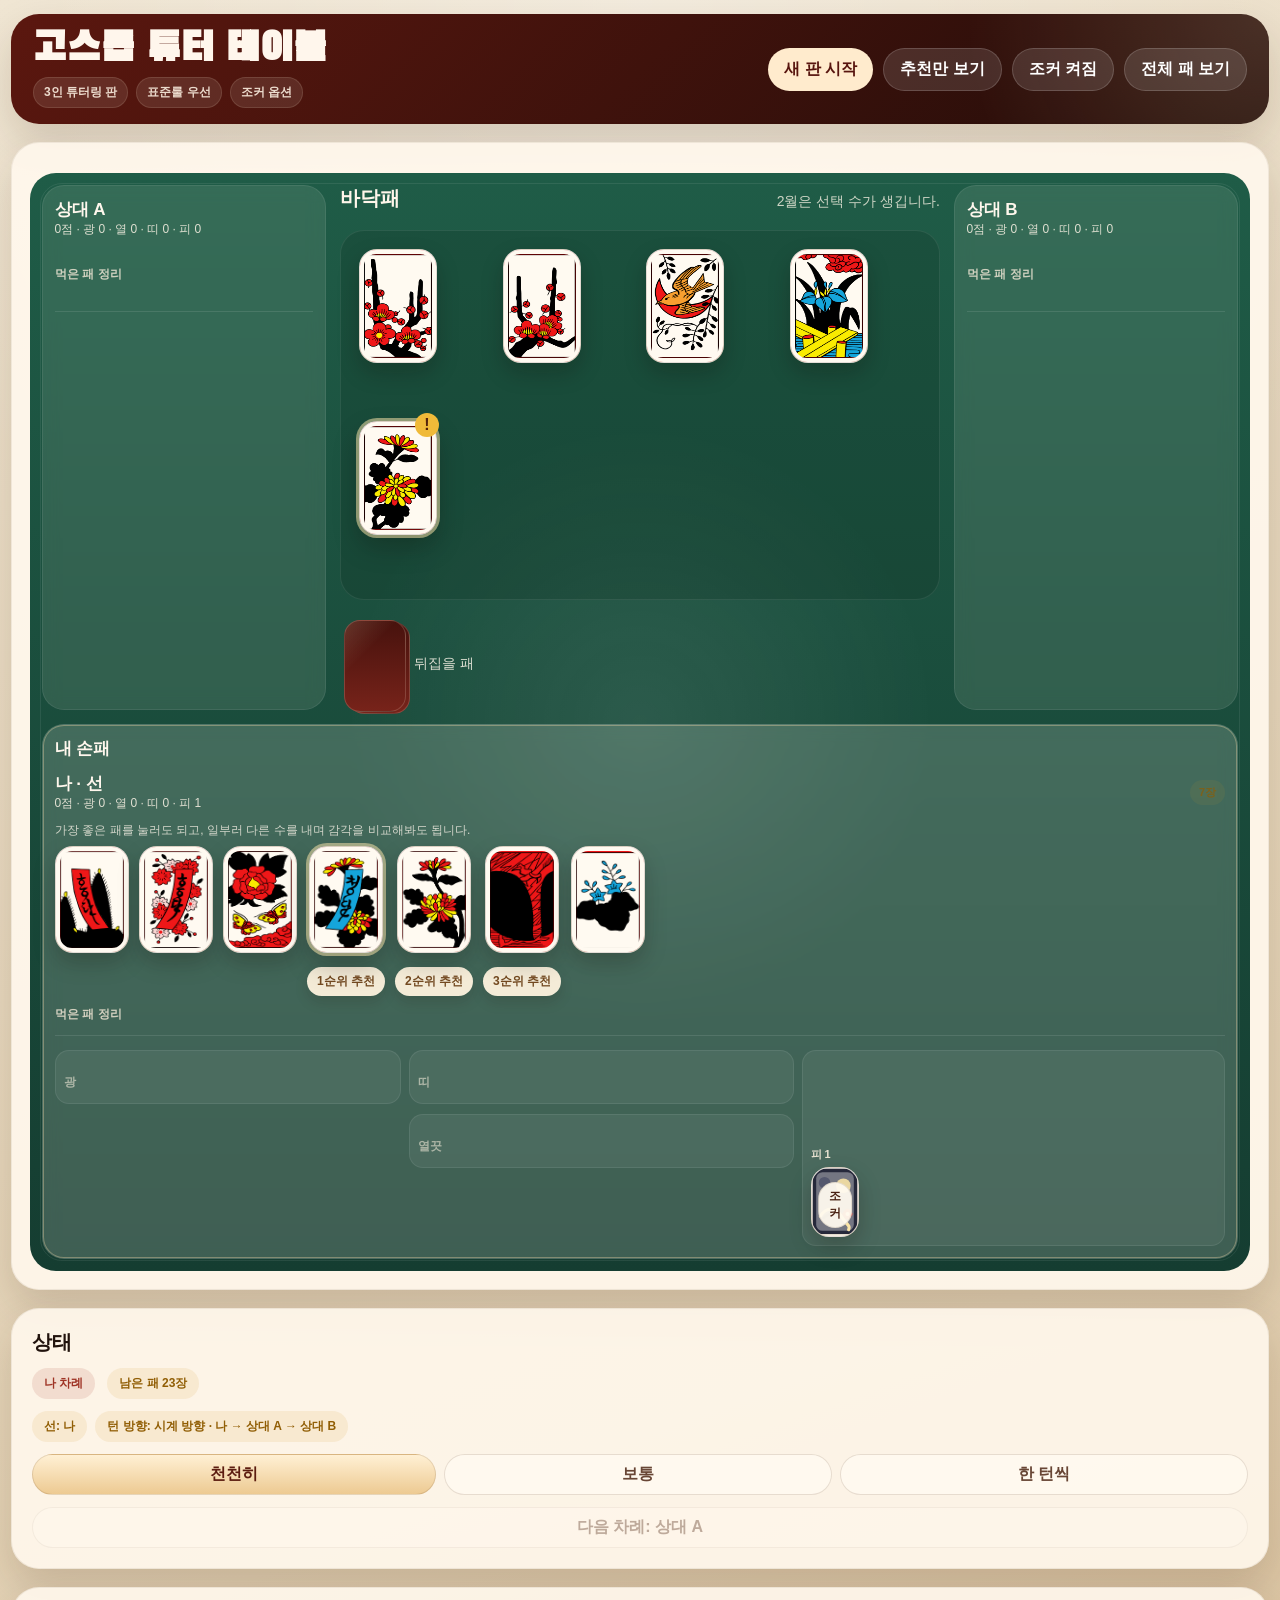
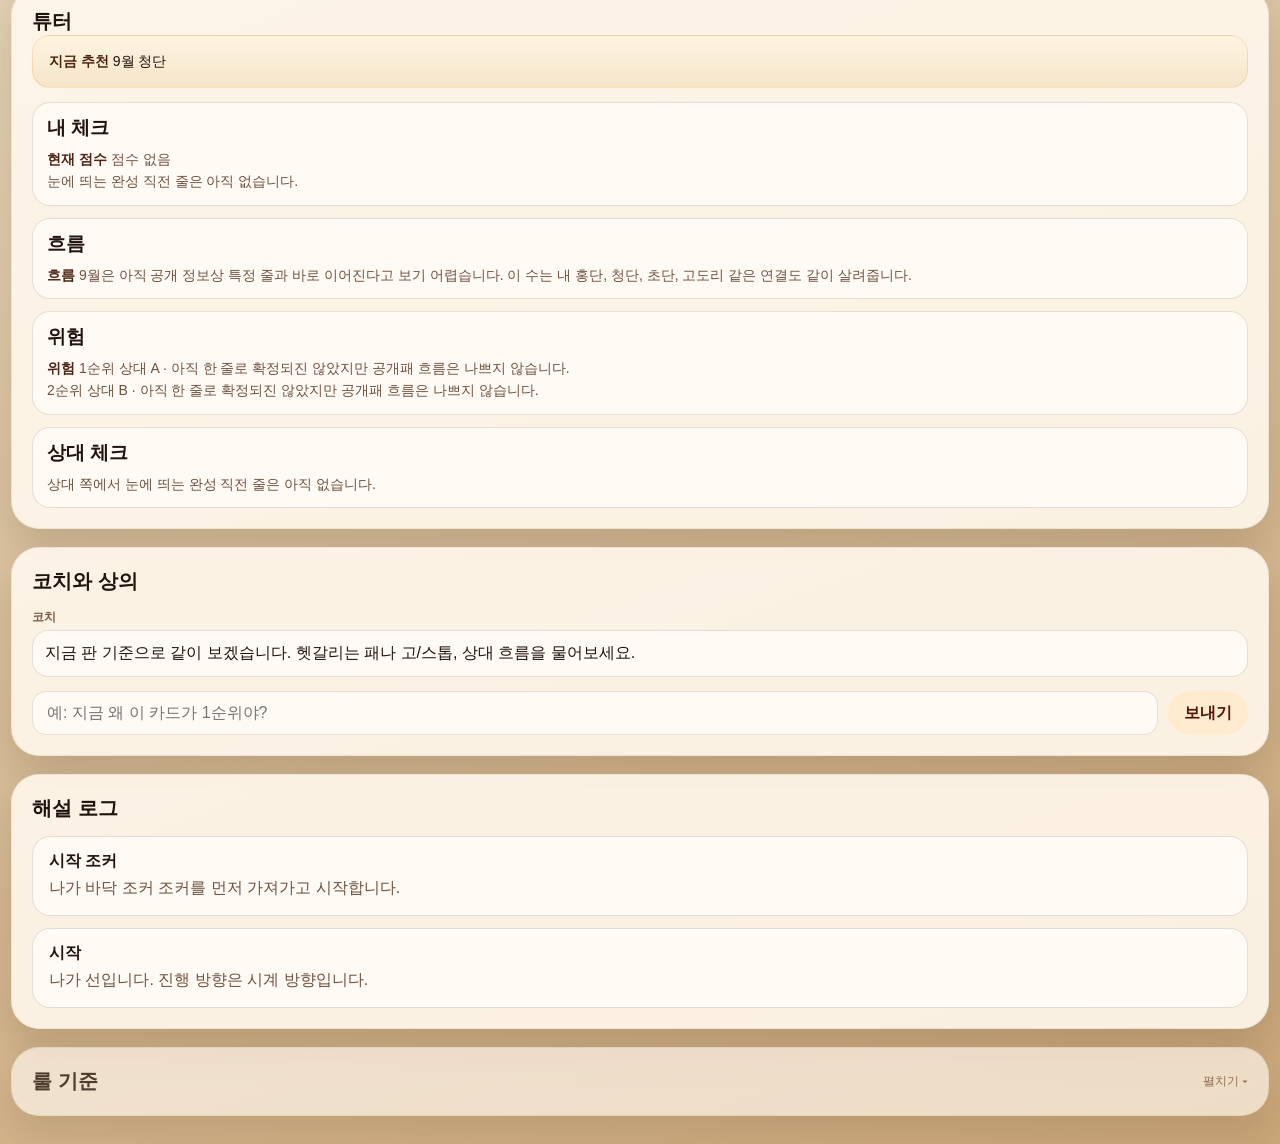
==== commit 949281ed: "- harness 폴더 추가 - 문서와 코드 기준 acceptance 체크 추가 - 조커, 고/스톱, 피 줄, 상대 고 표시, 모바일 안내, 참고표 존재 여부 검사 - 백로그 상태" ====
--- a/index.html
+++ b/index.html
@@ -90,7 +90,7 @@
           <div id="recommendation-list" class="recommendation-list"></div>
           <div class="insight-grid">
             <article>
-              <h3>전략</h3>
+              <h3>내 체크</h3>
               <p id="strategy-insight"></p>
             </article>
             <article>
@@ -102,7 +102,7 @@
               <p id="risk-insight"></p>
             </article>
             <article>
-              <h3>기술 포인트</h3>
+              <h3>상대 체크</h3>
               <p id="skill-insight"></p>
             </article>
           </div>
--- a/styles.css
+++ b/styles.css
@@ -590,9 +590,9 @@
 
 .captured-junk {
   display: flex;
-  flex-direction: column-reverse;
+  flex-direction: column;
   gap: 10px;
-  justify-content: flex-start;
+  justify-content: flex-end;
   min-height: 196px;
 }
 
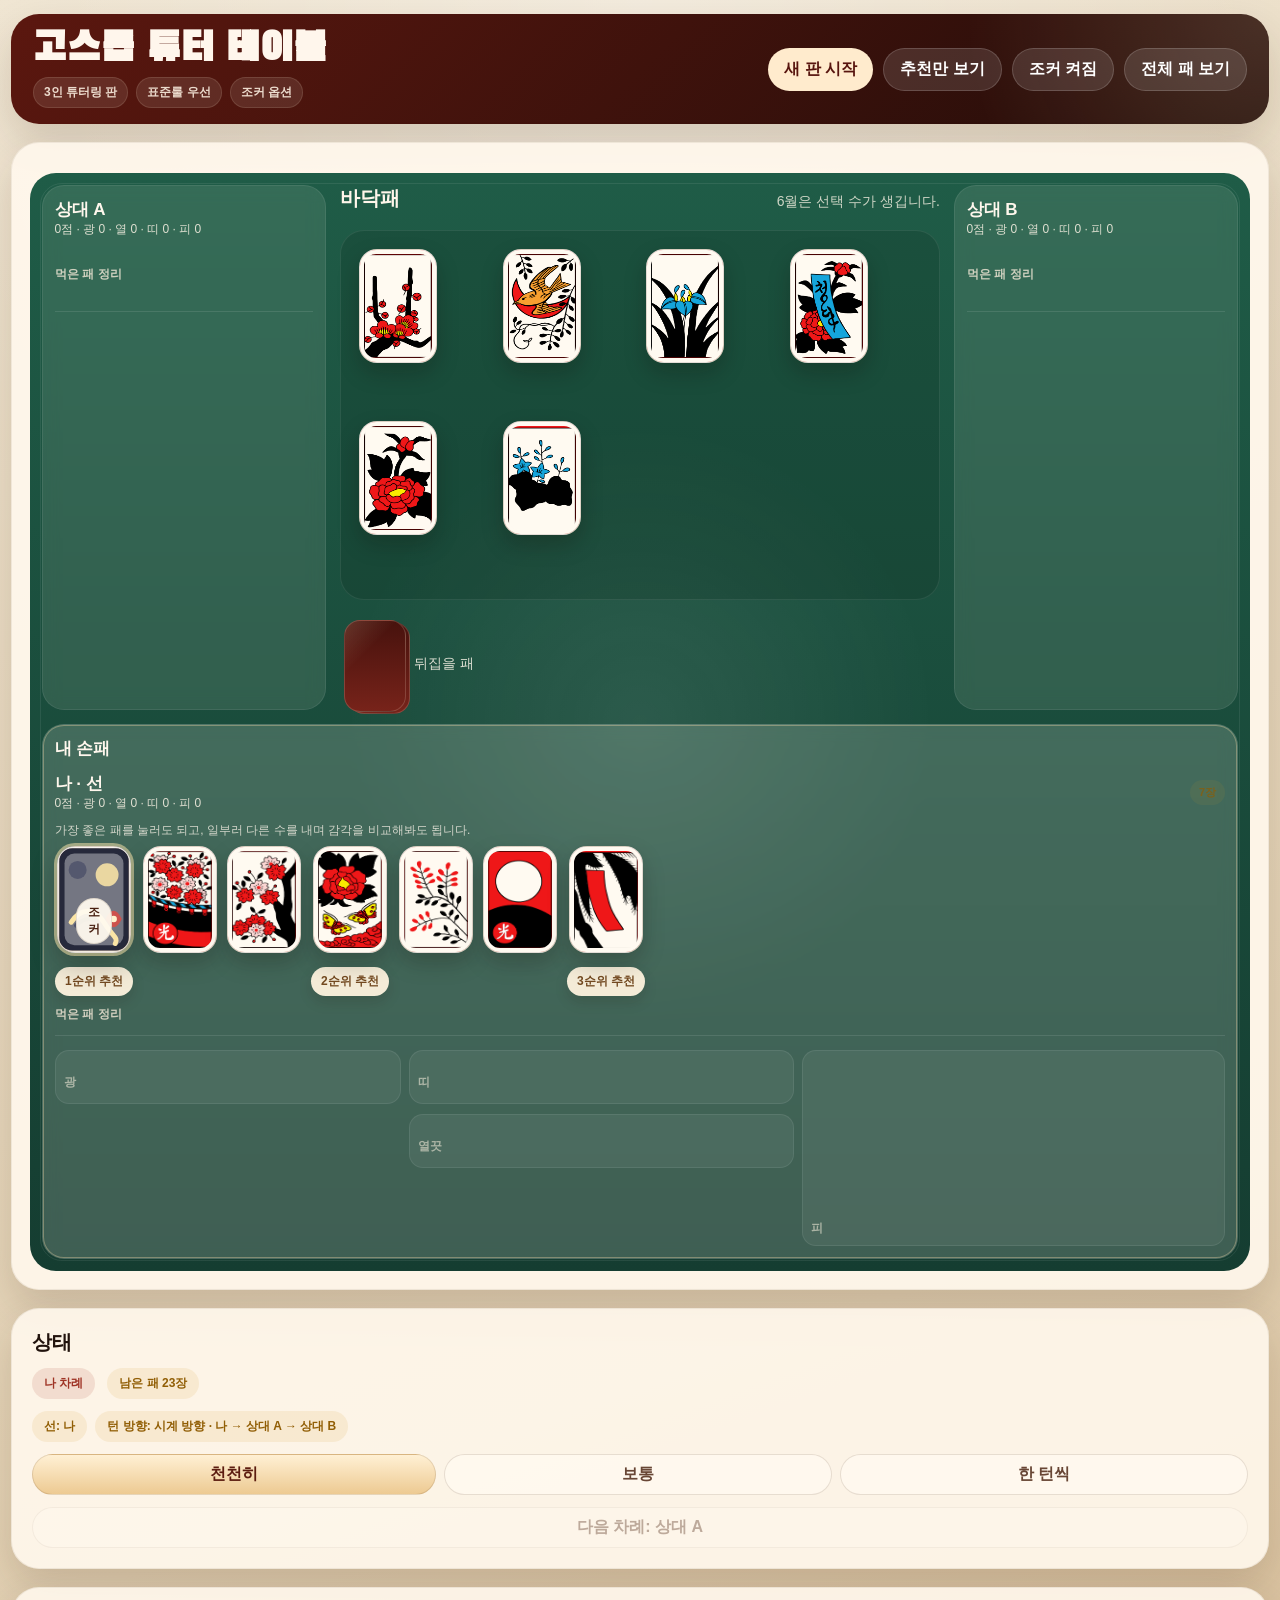
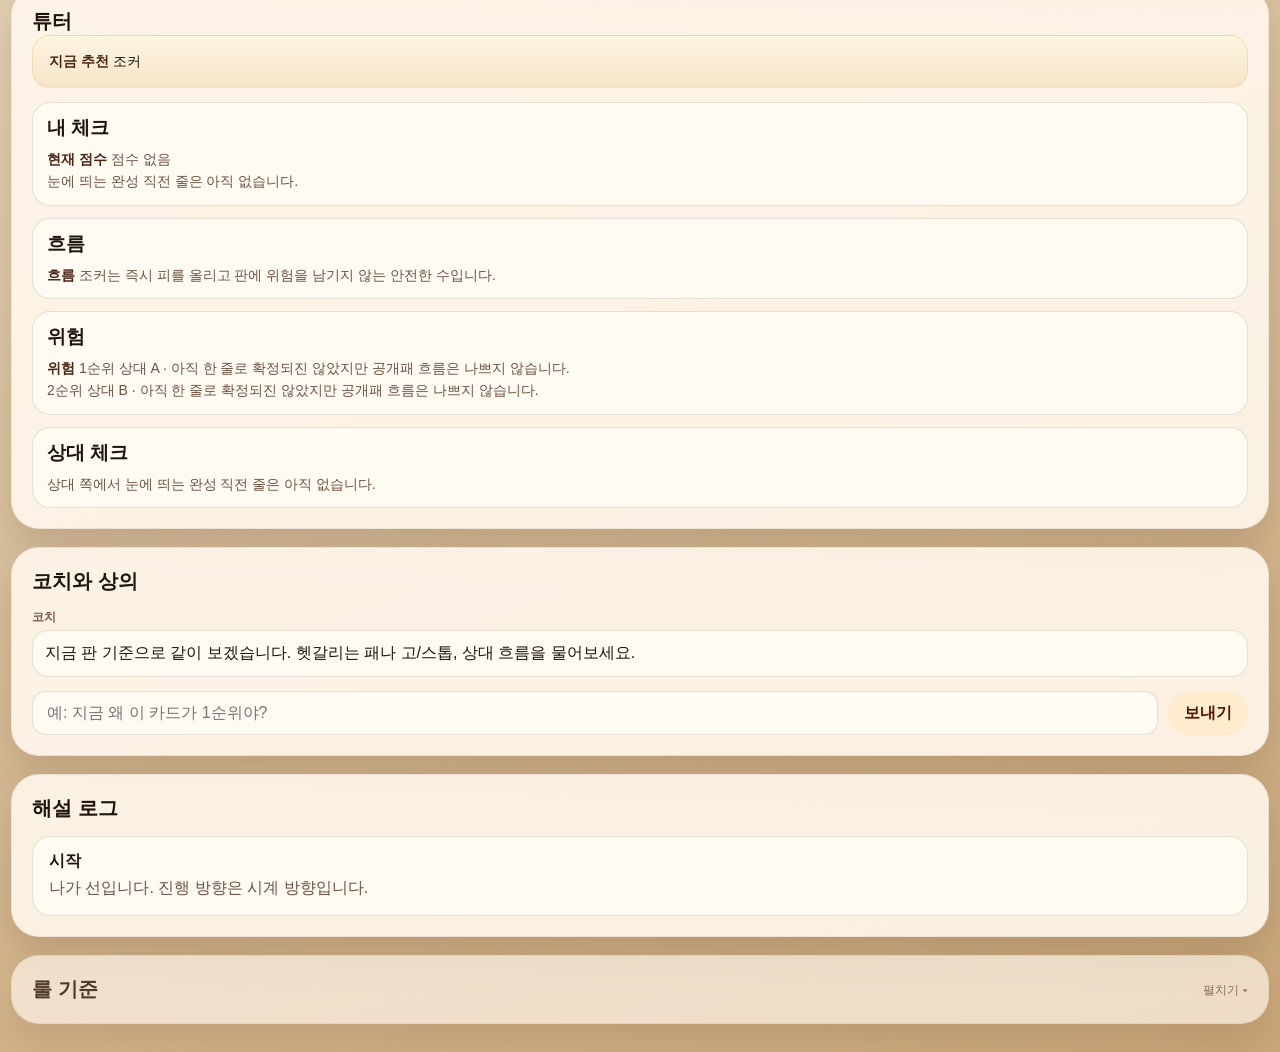
==== commit e78097f5: "모바일 가로 전용 메인보드와 탭형 사이드바 반영" ====
--- a/index.html
+++ b/index.html
@@ -81,7 +81,13 @@
             <button id="next-turn-btn" class="pace-btn next-btn" disabled>다음 턴 보기</button>
           </div>
         </section>
-        <section class="panel tutor-panel">
+        <nav class="sidebar-tabs" aria-label="모바일 사이드바 탭">
+          <button type="button" class="sidebar-tab active" data-sidebar-tab="tutor">튜터</button>
+          <button type="button" class="sidebar-tab" data-sidebar-tab="coach">코치</button>
+          <button type="button" class="sidebar-tab" data-sidebar-tab="log">로그</button>
+          <button type="button" class="sidebar-tab" data-sidebar-tab="rules">룰</button>
+        </nav>
+        <section class="panel tutor-panel" data-panel="tutor">
           <div class="panel-heading">
             <h2>튜터</h2>
           </div>
@@ -107,7 +113,7 @@
             </article>
           </div>
         </section>
-        <section class="panel chat-panel">
+        <section class="panel chat-panel" data-panel="coach">
           <div class="panel-heading">
             <h2>코치와 상의</h2>
           </div>
@@ -117,13 +123,13 @@
             <button class="primary chat-send" type="submit">보내기</button>
           </form>
         </section>
-        <section class="panel log-panel">
+        <section class="panel log-panel" data-panel="log">
           <div class="panel-heading">
             <h2>해설 로그</h2>
           </div>
           <div id="event-log" class="event-log"></div>
         </section>
-        <details class="panel rules-panel compact-rules">
+        <details class="panel rules-panel compact-rules" data-panel="rules">
           <summary class="panel-heading compact-rules-summary">
             <h2>룰 기준</h2>
           </summary>
--- a/styles.css
+++ b/styles.css
@@ -886,6 +886,26 @@
   gap: 18px;
 }
 
+.sidebar-tabs {
+  display: none;
+  gap: 8px;
+}
+
+.sidebar-tab {
+  border: 1px solid rgba(85, 49, 25, 0.12);
+  background: rgba(255, 250, 241, 0.9);
+  color: #6a4732;
+  border-radius: 999px;
+  padding: 9px 12px;
+  font-weight: 800;
+}
+
+.sidebar-tab.active {
+  background: linear-gradient(180deg, #fff0d6, #ebc98f);
+  color: #5d1c12;
+}
+
+
 .tutor-summary {
   padding: 14px 16px;
   border-radius: 18px;
@@ -2074,57 +2094,298 @@
 }
 
 @media (pointer: coarse) and (orientation: landscape) and (max-width: 1180px) {
+  .app-shell {
+    width: min(100vw - 8px, 100%);
+    margin: 4px auto 8px;
+  }
+
+  .hero {
+    padding: 8px 10px;
+    border-radius: 18px;
+    gap: 8px;
+    align-items: center;
+    justify-content: space-between;
+  }
+
+  .compact-hero {
+    min-height: 0;
+  }
+
+  .hero-brand {
+    min-width: 0;
+    gap: 2px;
+  }
+
+  .hero h1 {
+    font-size: 18px;
+    line-height: 1;
+  }
+
+  .hero-meta-line {
+    display: none;
+  }
+
+  .hero-actions {
+    gap: 6px;
+    flex-wrap: nowrap;
+    justify-content: flex-end;
+    overflow-x: auto;
+    padding-bottom: 2px;
+    scrollbar-width: none;
+  }
+
+  .hero-actions::-webkit-scrollbar {
+    display: none;
+  }
+
+  .hero-actions button {
+    padding: 7px 10px;
+    font-size: 11px;
+    white-space: nowrap;
+  }
+
   .layout {
-    grid-template-columns: minmax(0, 1fr);
-    gap: 12px;
+    grid-template-columns: minmax(0, 1fr) 248px;
+    gap: 8px;
+    margin-top: 8px;
+    align-items: start;
   }
 
   .table-panel {
-    padding: 14px;
+    padding: 8px;
+    border-radius: 20px;
+  }
+
+  .table-board {
+    grid-template-columns: 128px minmax(0, 1fr) 128px;
+    grid-template-rows: minmax(252px, 1fr) auto;
+    gap: 8px;
+    padding: 8px;
+  }
+
+  .field-zone {
+    gap: 8px;
+  }
+
+  .field-header {
+    align-items: flex-start;
+    gap: 8px;
+  }
+
+  .field-header h2 {
+    font-size: 17px;
+  }
+
+  .field-read {
+    max-width: 170px;
+    font-size: 11px;
+    line-height: 1.35;
+  }
+
+  .field-area {
+    min-height: 210px;
+    padding: 10px;
+    gap: 8px;
+    grid-template-columns: repeat(4, minmax(54px, 1fr));
+  }
+
+  .stock-wrap {
+    gap: 4px;
+  }
+
+  .seat {
+    padding: 8px;
+    border-radius: 18px;
+  }
+
+  .side-seat {
+    gap: 6px;
+    min-height: 0;
+  }
+
+  .seat-header {
+    margin-bottom: 4px;
+  }
+
+  .seat-name {
+    font-size: 14px;
+  }
+
+  .seat-score,
+  .seat-group-label,
+  .captured-empty,
+  .hidden-hand-count,
+  .stock-label,
+  .seat-comment {
+    font-size: 10px;
+    line-height: 1.35;
+  }
+
+  .hidden-hand-summary {
+    padding: 6px 8px;
+  }
+
+  .card-shell {
+    width: 54px;
+  }
+
+  .card-shell.small {
+    width: 42px;
+  }
+
+  .opponent-captured-strip {
+    min-height: 214px;
+  }
+
+  .public-zone.left-public,
+  .public-zone.right-public {
+    width: 268px;
+    min-height: 214px;
+  }
+
+  .left-seat .opponent-captured-strip .captured-layout,
+  .right-seat .opponent-captured-strip .captured-layout {
+    min-width: 286px;
+    grid-template-columns: minmax(0, 0.7fr) minmax(0, 0.98fr) minmax(0, 1.12fr);
+  }
+
+  .left-seat .opponent-captured-strip .captured-bright,
+  .left-seat .opponent-captured-strip .captured-ribbon,
+  .left-seat .opponent-captured-strip .captured-animal,
+  .left-seat .opponent-captured-strip .captured-junk,
+  .right-seat .opponent-captured-strip .captured-bright,
+  .right-seat .opponent-captured-strip .captured-ribbon,
+  .right-seat .opponent-captured-strip .captured-animal,
+  .right-seat .opponent-captured-strip .captured-junk {
+    min-height: 66px;
+  }
+
+  .left-seat .opponent-captured-strip .captured-bright {
+    transform: translateY(-24px);
+  }
+
+  .right-seat .opponent-captured-strip .captured-bright {
+    transform: translateY(24px);
+  }
+
+  .left-seat .opponent-captured-strip .captured-ribbon,
+  .left-seat .opponent-captured-strip .captured-animal,
+  .right-seat .opponent-captured-strip .captured-ribbon,
+  .right-seat .opponent-captured-strip .captured-animal {
+    min-width: 92px;
+  }
+
+  .left-seat .opponent-captured-strip .captured-junk,
+  .right-seat .opponent-captured-strip .captured-junk {
+    min-width: 126px;
+    min-height: 126px;
+  }
+
+  .captured-layout {
+    grid-template-columns: minmax(0, 0.72fr) minmax(0, 0.92fr) minmax(0, 1.05fr);
+    gap: 6px;
+  }
+
+  .captured-bright,
+  .captured-ribbon,
+  .captured-animal,
+  .captured-junk {
+    padding: 6px;
+    border-radius: 12px;
+  }
+
+  .captured-junk {
+    min-height: 132px;
+    gap: 8px;
+  }
+
+  .captured-junk-row .card-shell.small,
+  .captured-bright .card-shell.small,
+  .captured-ribbon .card-shell.small,
+  .captured-animal .card-shell.small {
+    width: 42px;
+  }
+
+  .captured-bright .card-shell.small + .card-shell.small,
+  .captured-ribbon .card-shell.small + .card-shell.small,
+  .captured-animal .card-shell.small + .card-shell.small,
+  .captured-junk-row .card-shell.small + .card-shell.small {
+    margin-left: -27px;
   }
 
   .sidebar {
-    grid-template-columns: repeat(2, minmax(0, 1fr));
-    gap: 12px;
-  }
-
-  .status-panel,
-  .tutor-panel {
-    grid-column: 1 / -1;
-  }
-
-  .chat-panel,
-  .log-panel,
-  .rules-panel {
-    grid-column: span 1;
-  }
-
-  .table-board {
-    grid-template-columns: 220px minmax(0, 1fr) 220px;
-    grid-template-rows: minmax(320px, 1fr) auto;
-    gap: 10px;
-    padding: 10px;
-  }
-
-  .field-area {
-    min-height: 270px;
-    gap: 10px;
-  }
-
-  .seat {
-    padding: 10px;
-  }
-
-  .user-seat {
-    padding-top: 10px;
-  }
-
-  .card-shell {
-    width: 72px;
-  }
-
-  .card-shell.small {
-    width: 56px;
+    gap: 8px;
+    position: sticky;
+    top: 6px;
+    align-self: start;
+  }
+
+  .panel {
+    padding: 12px;
+    border-radius: 18px;
+  }
+
+  .status-panel {
+    gap: 8px;
+  }
+
+  .sidebar-topbar,
+  .sidebar-meta {
+    gap: 6px;
+  }
+
+  .sidebar-pace-bar {
+    flex-direction: column;
+    align-items: stretch;
+    gap: 6px;
+  }
+
+  .sidebar-pace-buttons {
+    display: grid;
+    grid-template-columns: repeat(3, minmax(0, 1fr));
+    gap: 6px;
+  }
+
+  .sidebar-pace-buttons .pace-btn,
+  .status-panel .next-btn {
+    font-size: 11px;
+    padding: 8px 8px;
+  }
+
+  .status-panel .next-btn {
+    width: 100%;
+    min-width: 0;
+  }
+
+  .sidebar-tabs {
+    display: grid;
+    grid-template-columns: repeat(4, minmax(0, 1fr));
+  }
+
+  .sidebar-tab {
+    padding: 8px 4px;
+    font-size: 11px;
+  }
+
+  .panel[data-panel] {
+    max-height: calc(100vh - 250px);
+    overflow: auto;
+  }
+
+  .tutor-summary,
+  .chat-log,
+  .event-log,
+  .rules-summary,
+  .insight-grid article,
+  .chat-input,
+  .chat-send,
+  .warning-chip {
+    font-size: 12px;
+  }
+
+  .event-log,
+  .chat-log {
+    max-height: 180px;
   }
 }
 
